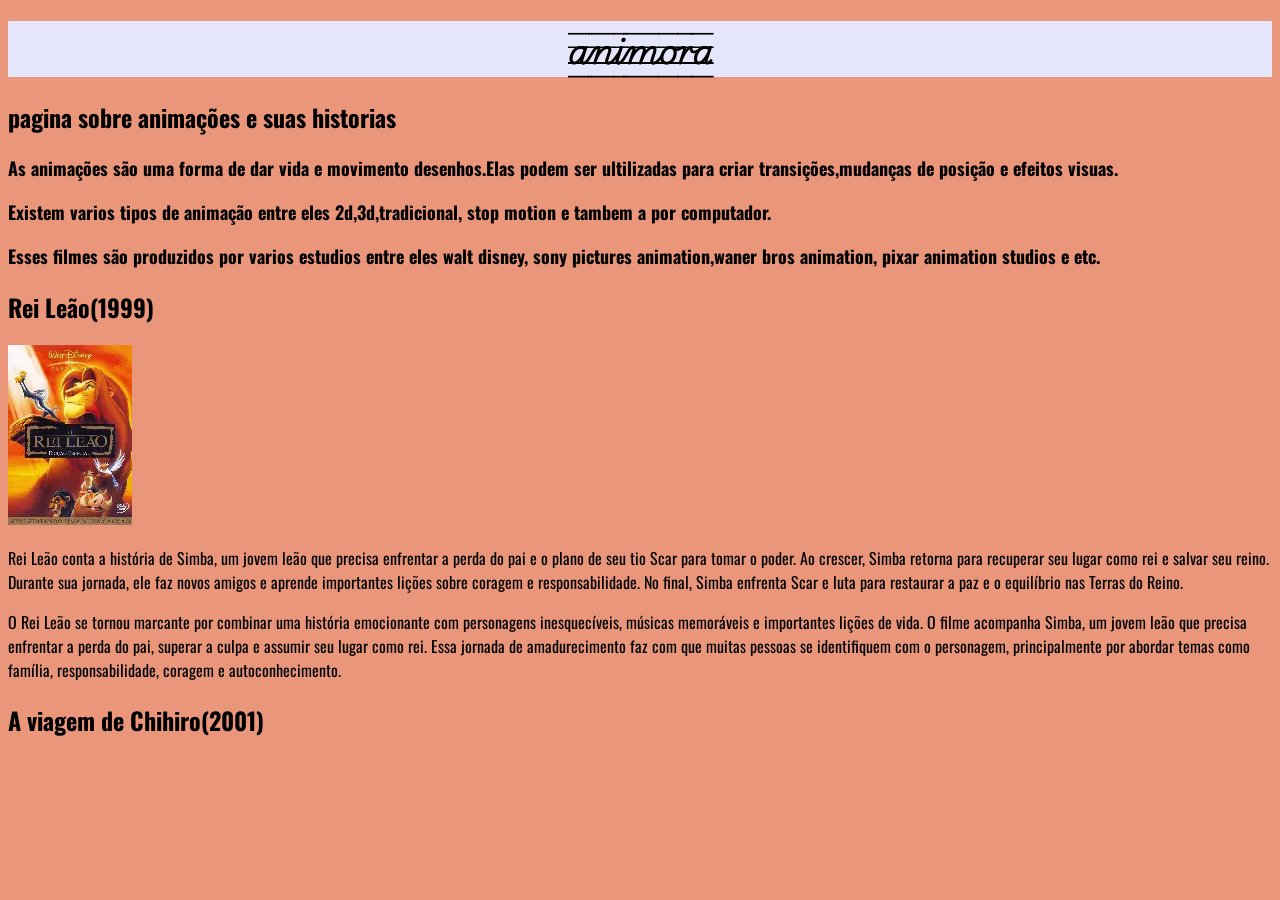
==== index.html @ 05791cce "Add files via upload" ====
<!DOCTYPE html>
<html lang="pt-br">
<head>
    <meta charset="UTF-8">
    <meta name="viewport" content="width=device-width, initial-scale=1.0">
    <title>Document</title>
    <link rel="stylesheet" href="./assets/css/style.css">
</head>
<body>
    <h1>  animora </h1>

    <h2>pagina sobre animações e suas historias</h2>
    
    <p class="sub">
        As animações são uma 
        forma de dar vida e movimento
        desenhos.Elas podem ser ultilizadas
        para criar transições,mudanças de posição
        e efeitos visuas.
    </p>

    <p class="sub">
        Existem varios tipos de 
        animação entre eles 2d,3d,tradicional,
        stop motion e tambem a por computador.
    </p>
    
    <p class="sub">  Esses filmes são produzidos 
        por varios estudios entre eles walt disney,
        sony pictures animation,waner bros animation,
        pixar animation studios e etc.
    </p>

    <h2>Rei Leão(1999)</h2>

    <img src="./assets/img/baixados.webp" alt="">
        
    <p>
        Rei Leão conta a história de Simba, um jovem leão que precisa enfrentar a perda do pai e o plano de seu tio Scar para tomar o poder. Ao crescer, Simba retorna para recuperar seu lugar como rei e salvar seu reino.
        Durante sua jornada, ele faz novos amigos e aprende importantes lições sobre coragem e responsabilidade.
        No final, Simba enfrenta Scar e luta para restaurar a paz e o equilíbrio nas Terras do Reino.
    </p>
 

    <p>
        O Rei Leão se tornou marcante por combinar uma história emocionante com personagens inesquecíveis, músicas memoráveis e importantes lições de vida.
         O filme acompanha Simba, um jovem leão que precisa enfrentar a perda do pai, superar a culpa e assumir seu lugar como rei.
          Essa jornada de amadurecimento faz com que muitas pessoas se identifiquem com o personagem, principalmente por abordar temas como família, responsabilidade, coragem e autoconhecimento.
    </p>
 

    
    <h2>A viagem de Chihiro(2001)</h2>
   
    <img src=""












</body>
</html>
---- assets/css/style.css ----
@import url('https://fonts.googleapis.com/css2?family=Oswald:wght@200..700&display=swap');
@import url('https://fonts.googleapis.com/css2?family=Playwrite+DE+LA+Guides&display=swap');
body{
    font-family: 'Oswald';
    background-color: darksalmon;
}

h1 {
    text-align: center;
    font-family:"Playwrite DE LA Guides" ;
    background-color: lavender;
}

p{
}

.sub{
    font-weight: bold;
    font-size: large;
    
}
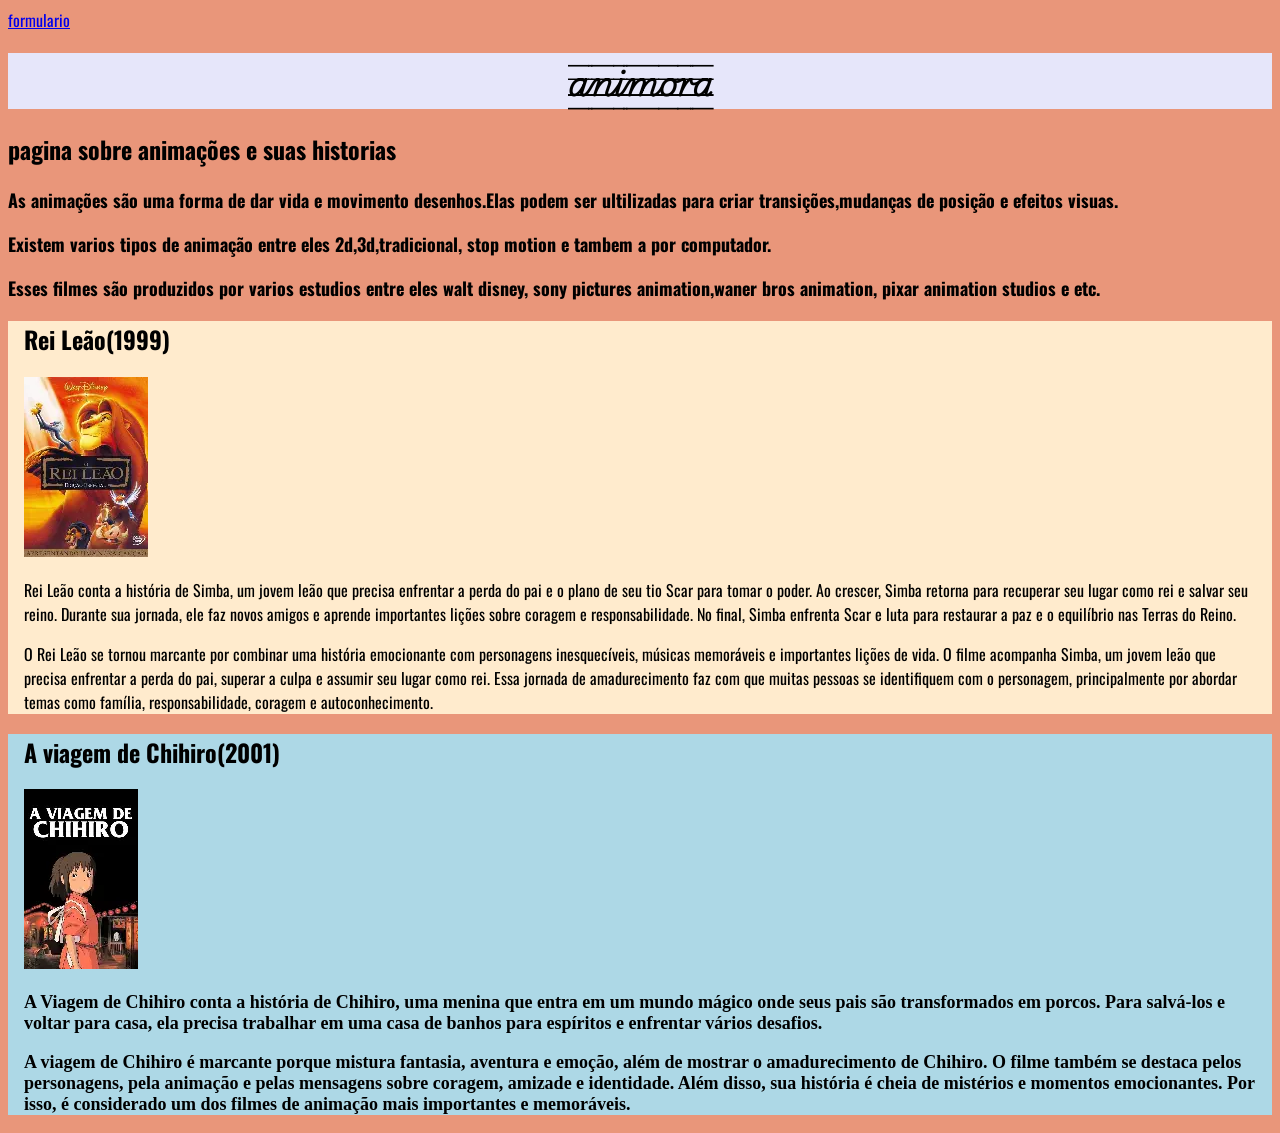
==== commit f32af4fb: "outro filme mais formulario" ====
--- a/index.html
+++ b/index.html
@@ -3,10 +3,12 @@
 <head>
     <meta charset="UTF-8">
     <meta name="viewport" content="width=device-width, initial-scale=1.0">
-    <title>Document</title>
+    <title>Animora</title>
     <link rel="stylesheet" href="./assets/css/style.css">
 </head>
 <body>
+    <a href="./formulario.html">formulario</a>
+
     <h1>  animora </h1>
 
     <h2>pagina sobre animações e suas historias</h2>
@@ -31,9 +33,12 @@
         pixar animation studios e etc.
     </p>
 
+    <section id="reileao">
+
+    
     <h2>Rei Leão(1999)</h2>
 
-    <img src="./assets/img/baixados.webp" alt="">
+    <img src="./assets/img/reileao.webp" alt="">
         
     <p>
         Rei Leão conta a história de Simba, um jovem leão que precisa enfrentar a perda do pai e o plano de seu tio Scar para tomar o poder. Ao crescer, Simba retorna para recuperar seu lugar como rei e salvar seu reino.
@@ -44,18 +49,39 @@
 
     <p>
         O Rei Leão se tornou marcante por combinar uma história emocionante com personagens inesquecíveis, músicas memoráveis e importantes lições de vida.
-         O filme acompanha Simba, um jovem leão que precisa enfrentar a perda do pai, superar a culpa e assumir seu lugar como rei.
-          Essa jornada de amadurecimento faz com que muitas pessoas se identifiquem com o personagem, principalmente por abordar temas como família, responsabilidade, coragem e autoconhecimento.
+        O filme acompanha Simba, um jovem leão que precisa enfrentar a perda do pai, superar a culpa e assumir seu lugar como rei.
+        Essa jornada de amadurecimento faz com que muitas pessoas se identifiquem com o personagem, principalmente por abordar temas como família, responsabilidade, coragem e autoconhecimento.
     </p>
  
+    </section>
+    
+     <section id="viagem">
 
-    
     <h2>A viagem de Chihiro(2001)</h2>
    
-    <img src=""
+    
+    <img src="./assets/img/viagem de chihiro.webp" alt="">
+
+    <p class="sub2">
+     A Viagem de Chihiro conta a história de Chihiro, uma menina que entra em um mundo mágico onde seus pais são transformados em porcos.
+     Para salvá-los e voltar para casa, ela precisa trabalhar em uma casa de banhos para espíritos e enfrentar vários desafios.
+
+    </p>
 
 
 
+
+     <p class="sub2"> 
+     A viagem de Chihiro é marcante porque mistura fantasia, aventura e emoção, além de mostrar o amadurecimento de Chihiro. O filme também se destaca pelos personagens, pela animação e pelas mensagens sobre coragem, amizade e identidade.
+     Além disso, sua história é cheia de mistérios e momentos emocionantes.
+     Por isso, é considerado um dos filmes de animação mais importantes e memoráveis.
+
+    </p>
+    
+   </section>  
+
+    
+    
 
 
 
--- a/assets/css/style.css
+++ b/assets/css/style.css
@@ -18,4 +18,29 @@
     font-weight: bold;
     font-size: large;
     
+} 
+
+
+.sub2{
+      font-family:"Space Grotesk";
+      font-size:large ;
+      font-weight: bold;
+
+}
+
+
+#reileao {
+    background-color: blanchedalmond;
+    padding-left: 16px;
+    padding-right: 16px;
+}
+
+
+
+#viagem{
+     background-color: lightblue;
+    padding-left: 16px;
+     padding-right: 16px;
+
+
 }
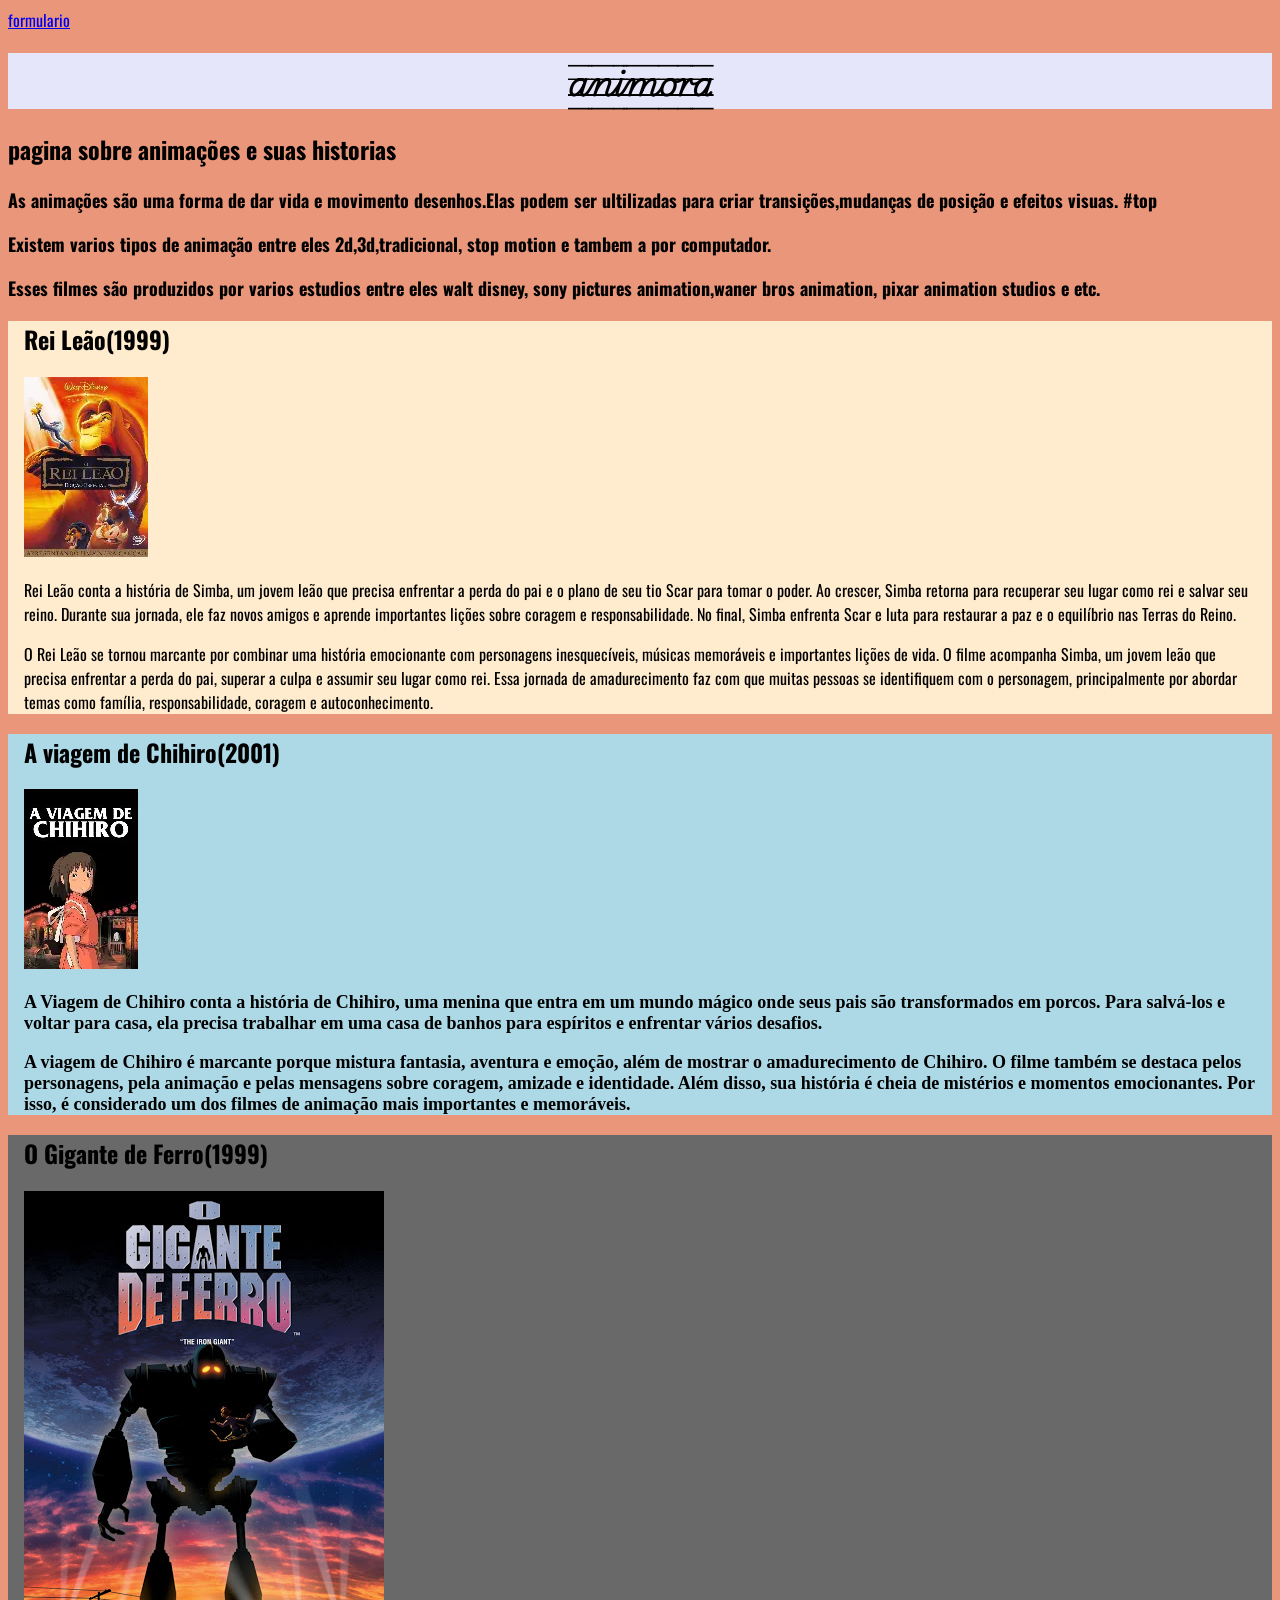
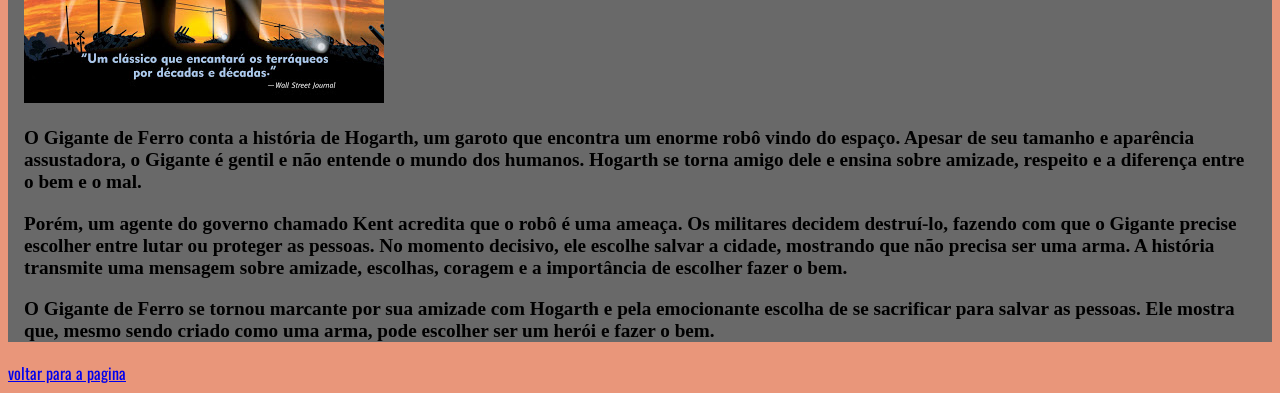
==== commit 7234dc42: "formulario css" ====
--- a/index.html
+++ b/index.html
@@ -19,6 +19,10 @@
         desenhos.Elas podem ser ultilizadas
         para criar transições,mudanças de posição
         e efeitos visuas.
+
+
+
+         #top
     </p>
 
     <p class="sub">
@@ -59,8 +63,8 @@
 
     <h2>A viagem de Chihiro(2001)</h2>
    
+    <img src="./assets/img/viagem de chihiro.webp" alt="">
     
-    <img src="./assets/img/viagem de chihiro.webp" alt="">
 
     <p class="sub2">
      A Viagem de Chihiro conta a história de Chihiro, uma menina que entra em um mundo mágico onde seus pais são transformados em porcos.
@@ -80,7 +84,35 @@
     
    </section>  
 
-    
+    <section id="gigante">
+
+     <h2>O Gigante de Ferro(1999)</h2>
+     
+    <img src="./assets/img/gigante2.jpg" alt="">
+
+
+<p class="sub3">O Gigante de Ferro conta a história de Hogarth, um garoto que encontra um enorme robô vindo do espaço.
+Apesar de seu tamanho e aparência assustadora, o Gigante é gentil e não entende o mundo dos humanos.
+Hogarth se torna amigo dele e ensina sobre amizade, respeito e a diferença entre o bem e o mal.
+
+</p>
+ 
+
+<p class="sub3">Porém, um agente do governo chamado Kent acredita que o robô é uma ameaça.
+Os militares decidem destruí-lo, fazendo com que o Gigante precise escolher entre lutar ou proteger as pessoas.
+No momento decisivo, ele escolhe salvar a cidade, mostrando que não precisa ser uma arma.
+A história transmite uma mensagem sobre amizade, escolhas, coragem e a importância de escolher fazer o bem.
+
+</p>
+
+
+<p class="sub3">O Gigante de Ferro se tornou marcante por sua amizade com Hogarth e pela emocionante escolha de se sacrificar para salvar as pessoas.
+Ele mostra que, mesmo sendo criado como uma arma, pode escolher ser um herói e fazer o bem.
+
+</p>
+
+
+ </section>
     
 
 
@@ -90,6 +122,6 @@
 
 
 
-
+<a class="voltar" href="#top">voltar para a pagina</a>
 </body>
 </html>
--- a/assets/css/style.css
+++ b/assets/css/style.css
@@ -43,4 +43,25 @@
      padding-right: 16px;
 
 
-}+}
+
+
+
+#gigante{
+
+    background-color: dimgrey;
+    padding-left: 16px;
+    padding-right: 16px;
+
+
+}
+.sub3{ 
+    font-family: "Black Ops One";
+    font-size: larger ;
+    font-weight: bolder ;
+}
+
+ 
+
+
+
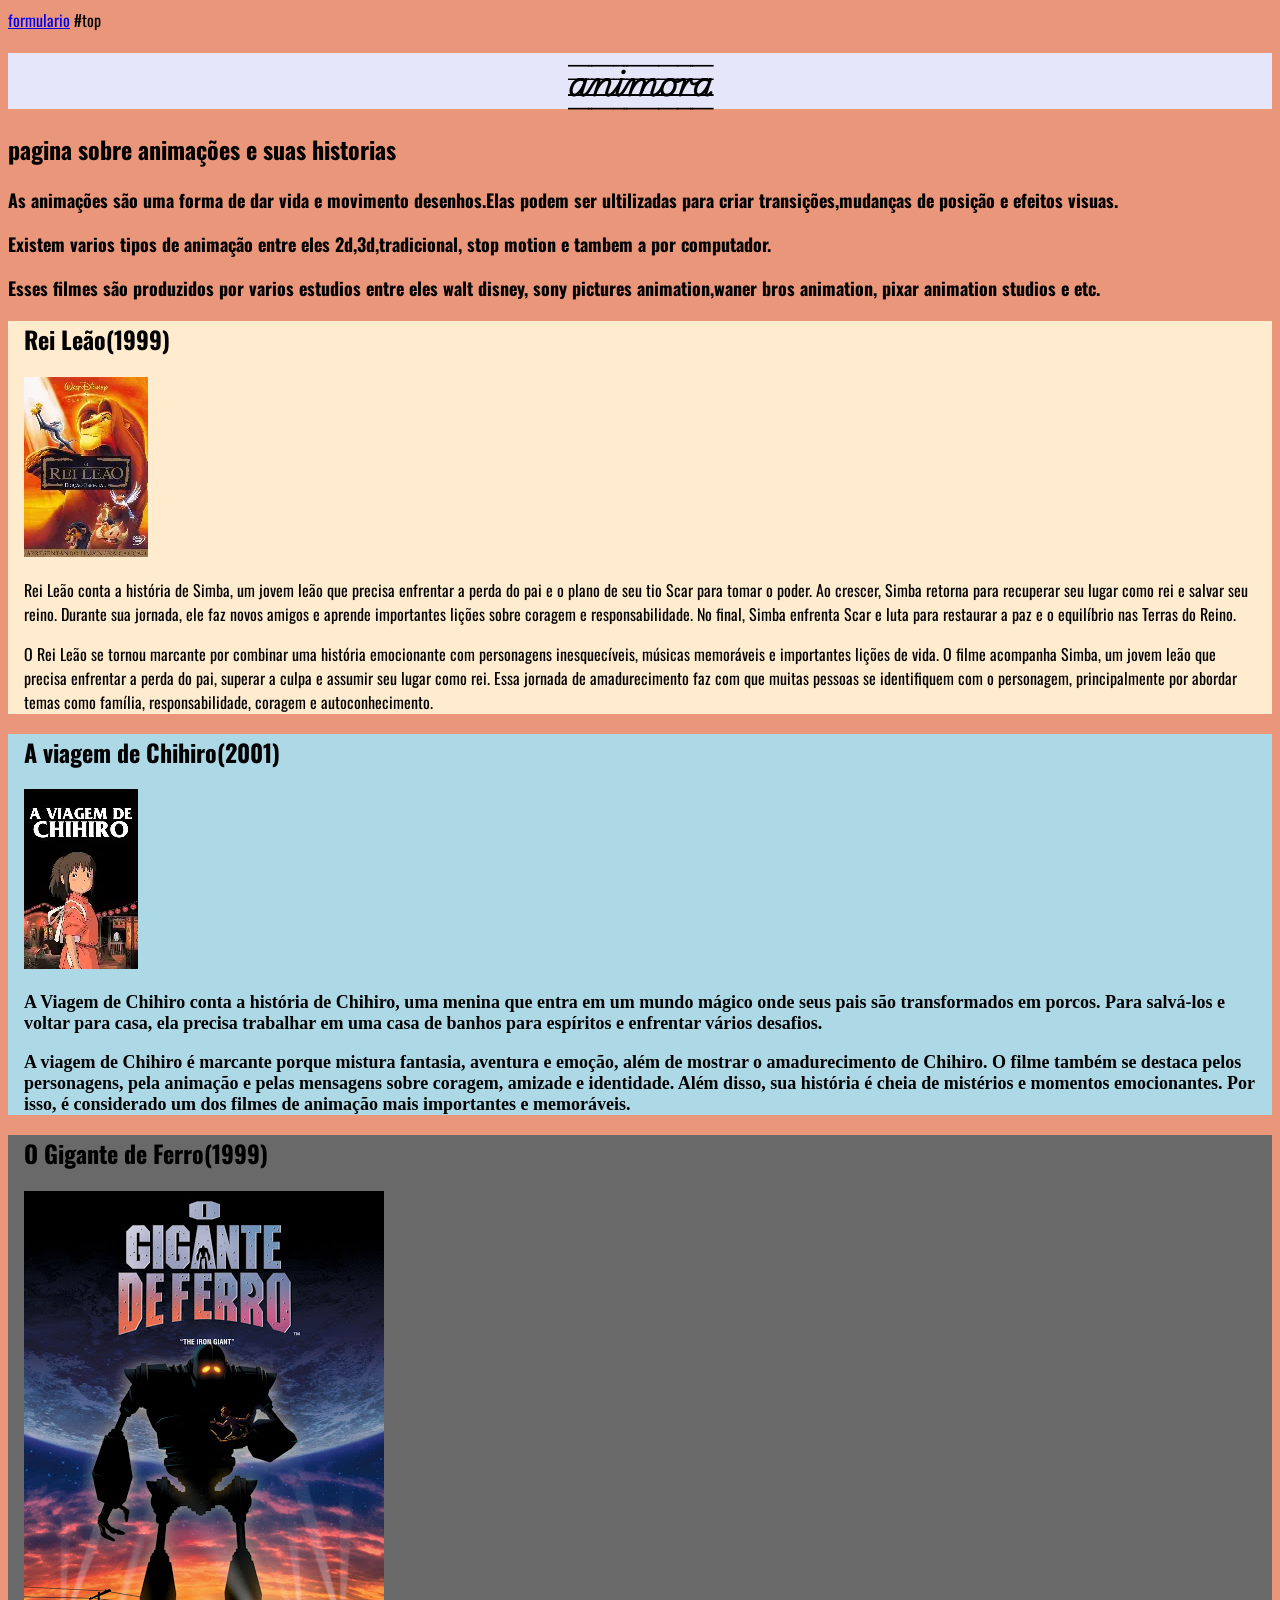
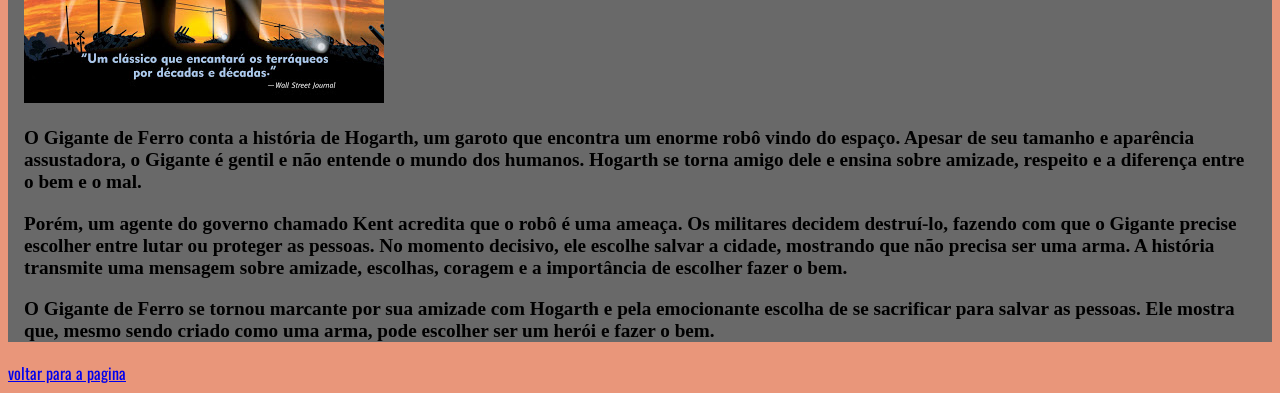
==== commit aea68dbe: "Add files via upload formulario mais bonito" ====
--- a/index.html
+++ b/index.html
@@ -8,11 +8,21 @@
 </head>
 <body>
     <a href="./formulario.html">formulario</a>
+    #top
 
+    
     <h1>  animora </h1>
+     
 
+    <section id="branco">
     <h2>pagina sobre animações e suas historias</h2>
-    
+    </section>
+
+
+
+
+
+     <section id="branco">
     <p class="sub">
         As animações são uma 
         forma de dar vida e movimento
@@ -22,20 +32,33 @@
 
 
 
-         #top
+         
     </p>
+    </section>
+    
 
+
+    <section id="branco">
     <p class="sub">
         Existem varios tipos de 
         animação entre eles 2d,3d,tradicional,
         stop motion e tambem a por computador.
     </p>
-    
+    </section>
+
+
+
+    <section id="branco">
     <p class="sub">  Esses filmes são produzidos 
         por varios estudios entre eles walt disney,
         sony pictures animation,waner bros animation,
         pixar animation studios e etc.
     </p>
+    </section>
+
+
+
+
 
     <section id="reileao">
 
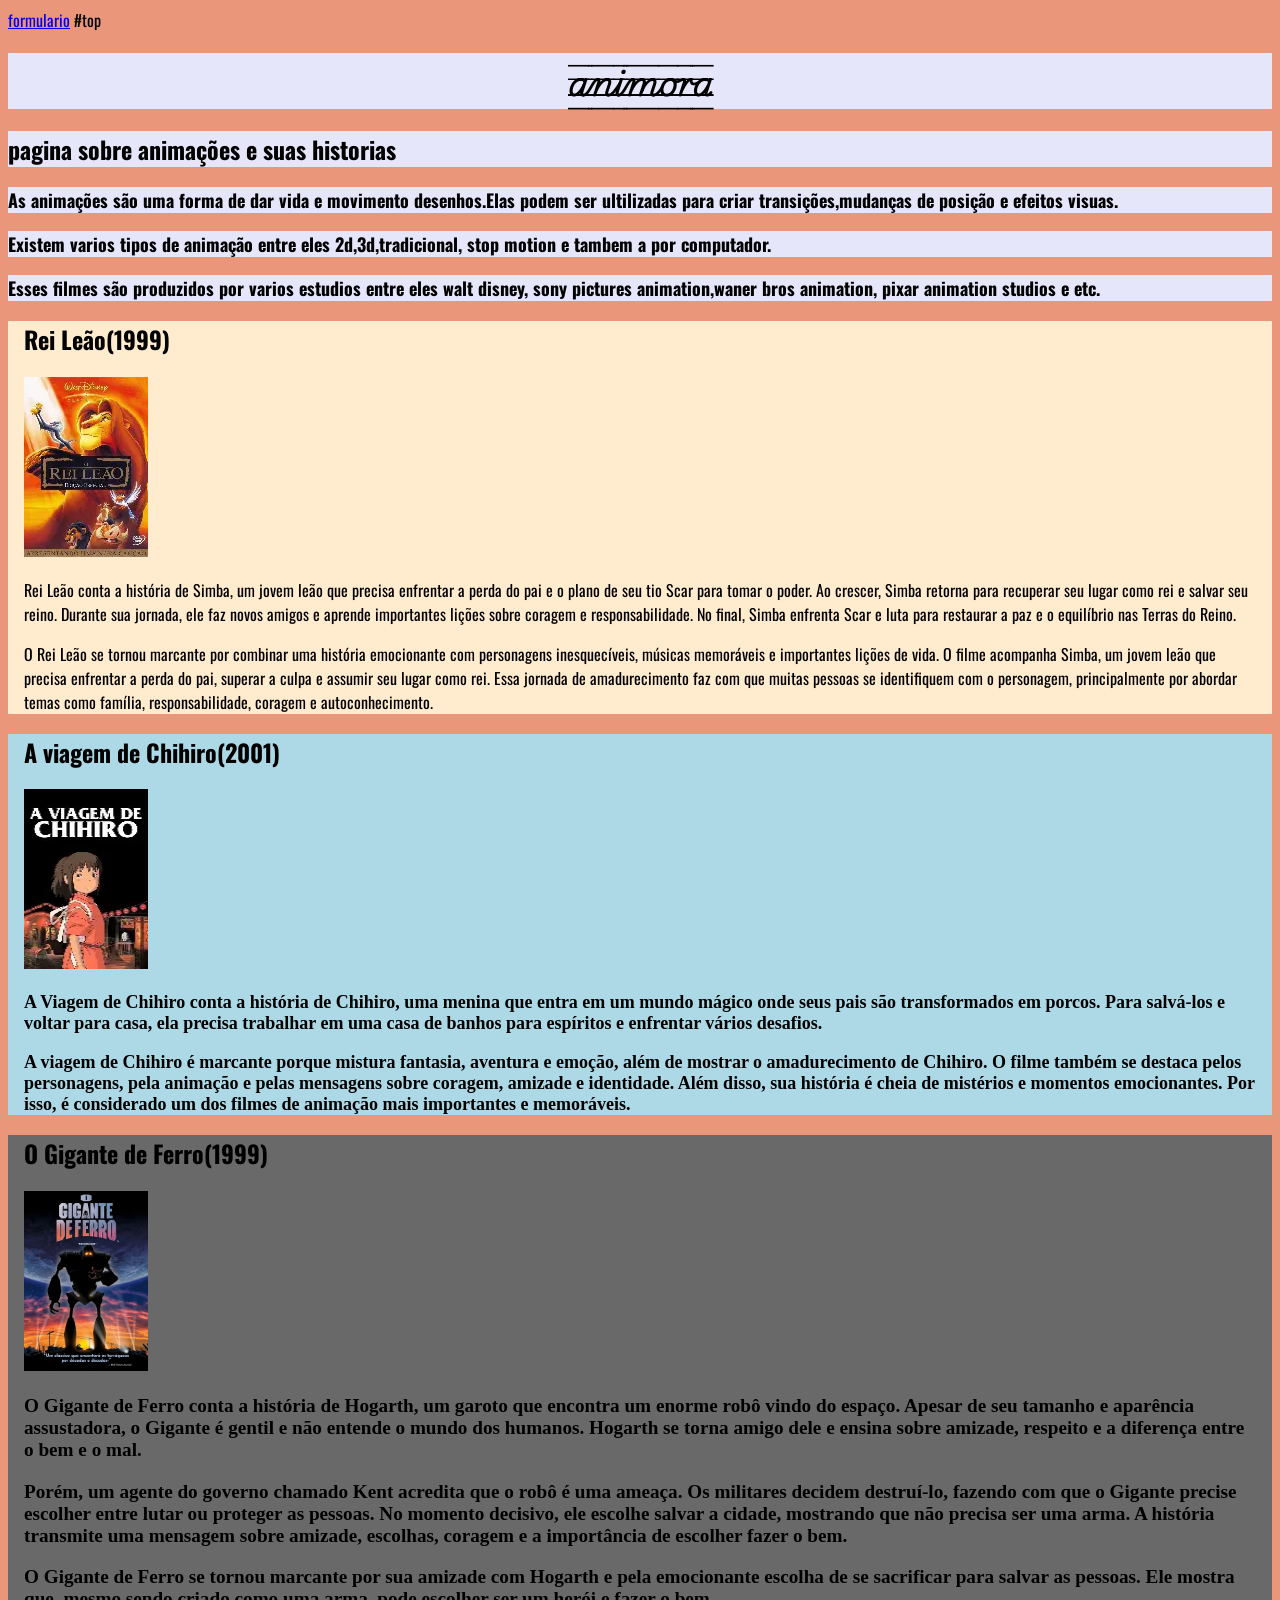
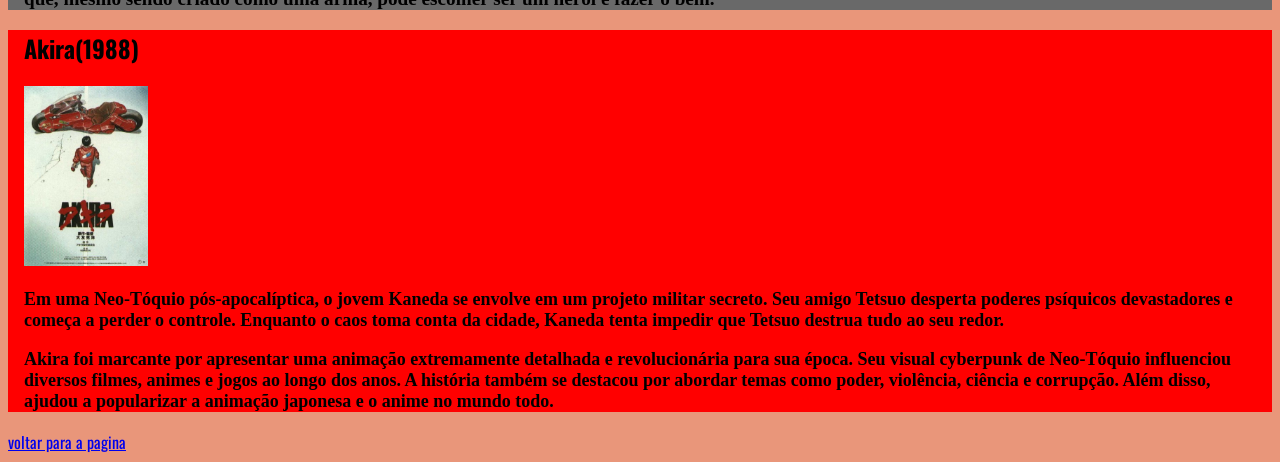
==== commit 2e4ab01d: "Add files via upload" ====
--- a/index.html
+++ b/index.html
@@ -86,7 +86,7 @@
 
     <h2>A viagem de Chihiro(2001)</h2>
    
-    <img src="./assets/img/viagem de chihiro.webp" alt="">
+    <img src="./assets/img/viagem de chihiro.webp" alt="" class="imagempequena">
     
 
     <p class="sub2">
@@ -111,13 +111,12 @@
 
      <h2>O Gigante de Ferro(1999)</h2>
      
-    <img src="./assets/img/gigante2.jpg" alt="">
+   <img src="assets/img/gigante2.webp" alt="" class="imagempequena">
 
 
 <p class="sub3">O Gigante de Ferro conta a história de Hogarth, um garoto que encontra um enorme robô vindo do espaço.
 Apesar de seu tamanho e aparência assustadora, o Gigante é gentil e não entende o mundo dos humanos.
 Hogarth se torna amigo dele e ensina sobre amizade, respeito e a diferença entre o bem e o mal.
-
 </p>
  
 
@@ -125,19 +124,51 @@
 Os militares decidem destruí-lo, fazendo com que o Gigante precise escolher entre lutar ou proteger as pessoas.
 No momento decisivo, ele escolhe salvar a cidade, mostrando que não precisa ser uma arma.
 A história transmite uma mensagem sobre amizade, escolhas, coragem e a importância de escolher fazer o bem.
-
 </p>
 
 
 <p class="sub3">O Gigante de Ferro se tornou marcante por sua amizade com Hogarth e pela emocionante escolha de se sacrificar para salvar as pessoas.
 Ele mostra que, mesmo sendo criado como uma arma, pode escolher ser um herói e fazer o bem.
+</p>
+ </section>
+    
 
+
+<section id="akira">
+
+
+
+
+<h2>Akira(1988)</h2>
+
+
+
+<img src="./assets/img/akira.webp" alt="" class="imagempequena">
+
+<p class="sub4">
+Em uma Neo-Tóquio pós-apocalíptica, o jovem Kaneda se envolve em um projeto militar secreto.
+Seu amigo Tetsuo desperta poderes psíquicos devastadores e começa a perder o controle.
+Enquanto o caos toma conta da cidade, Kaneda tenta impedir que Tetsuo destrua tudo ao seu redor.
+</p>
+
+<p class="sub4">
+Akira foi marcante por apresentar uma animação extremamente detalhada e revolucionária para sua época.
+Seu visual cyberpunk de Neo-Tóquio influenciou diversos filmes, animes e jogos ao longo dos anos.
+A história também se destacou por abordar temas como poder, violência, ciência e corrupção.
+Além disso, ajudou a popularizar a animação japonesa e o anime no mundo todo.
 </p>
 
 
- </section>
-    
 
+
+
+
+
+
+
+
+
+</section>
 
 
 
--- a/assets/css/style.css
+++ b/assets/css/style.css
@@ -11,8 +11,6 @@
     background-color: lavender;
 }
 
-p{
-}
 
 .sub{
     font-weight: bold;
@@ -61,7 +59,49 @@
     font-weight: bolder ;
 }
 
- 
+ #branco{
+       background-color: lavender;
 
 
 
+ }
+
+.sub4 {
+      font-family: "PT Serif";
+      font-size:large ;
+      font-weight: bold;
+
+
+}
+
+
+#akira{
+      background-color: rgb(255, 0, 0);
+      padding-left: 16px;
+    padding-right: 16px;
+
+}
+
+
+
+
+.imagempequena{
+ height: 180px;
+ width: 124px;
+
+}
+
+
+
+
+
+
+
+
+
+
+
+
+
+
+
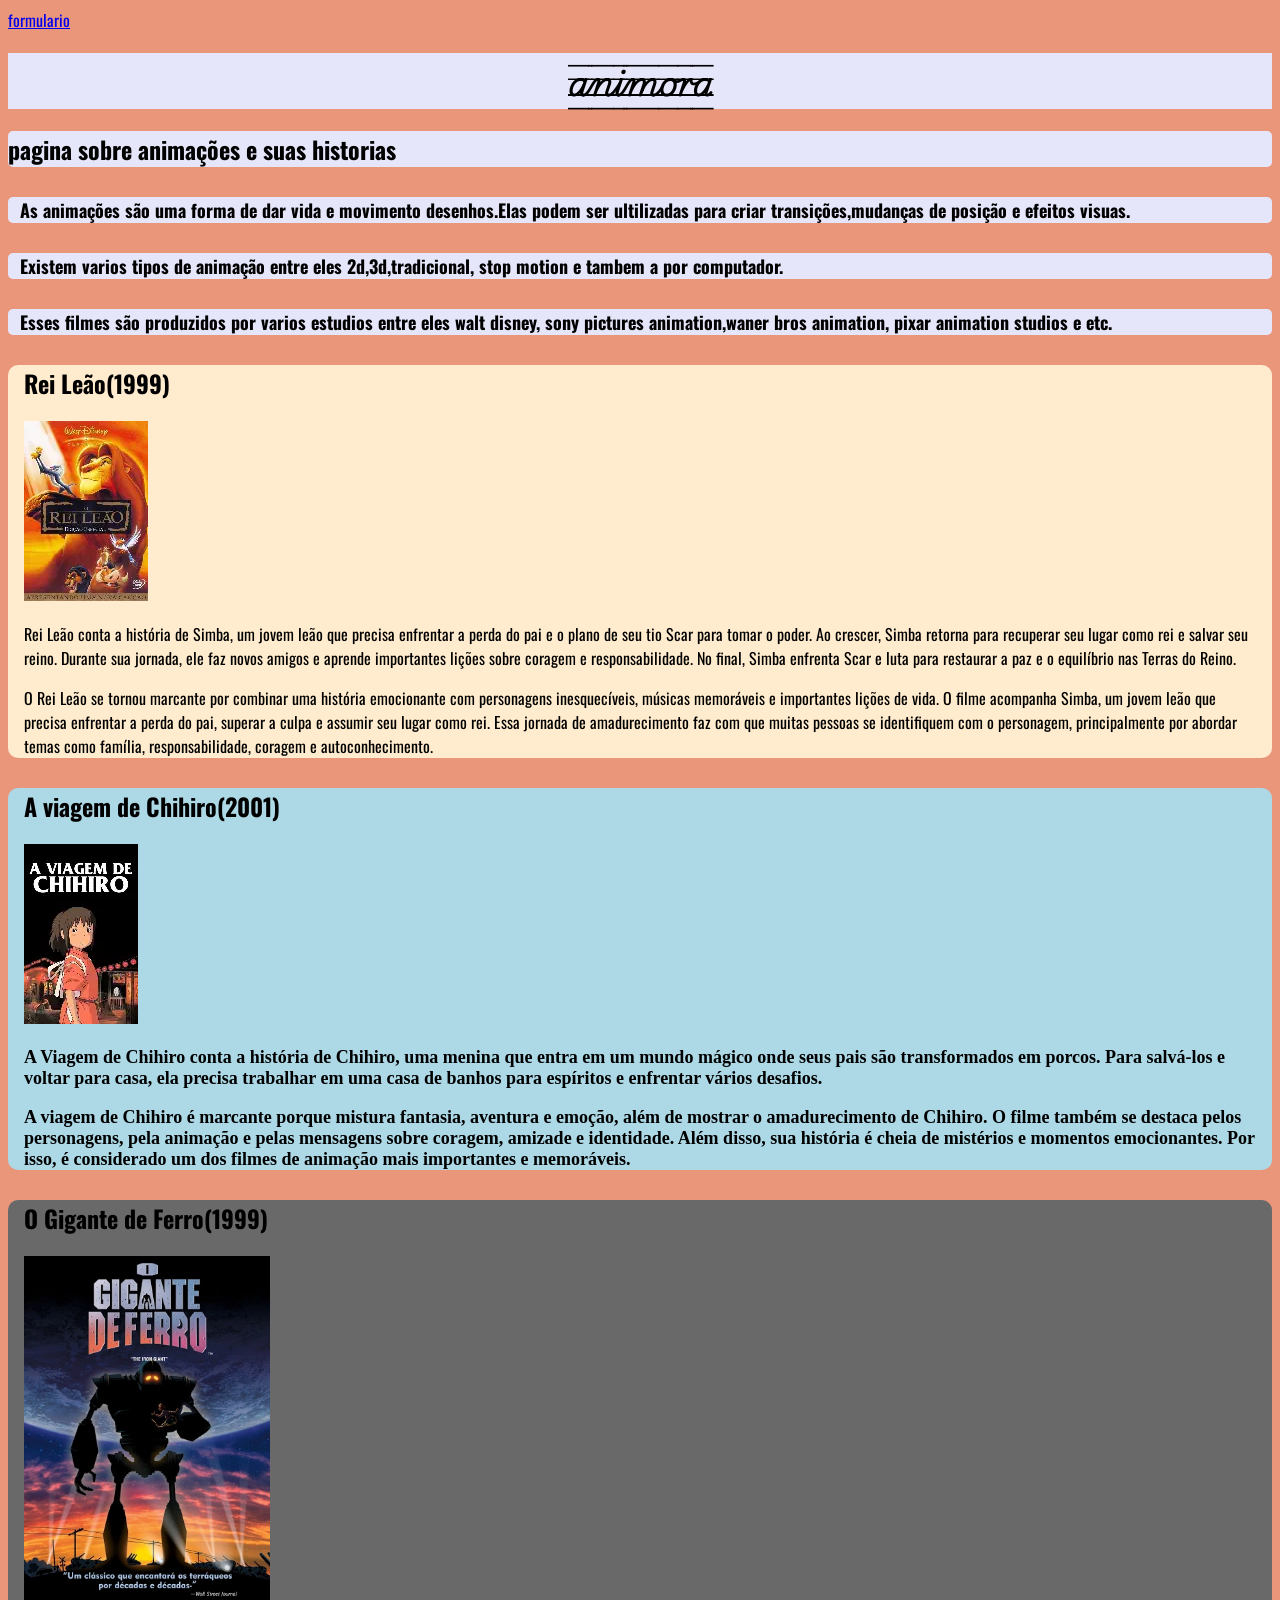
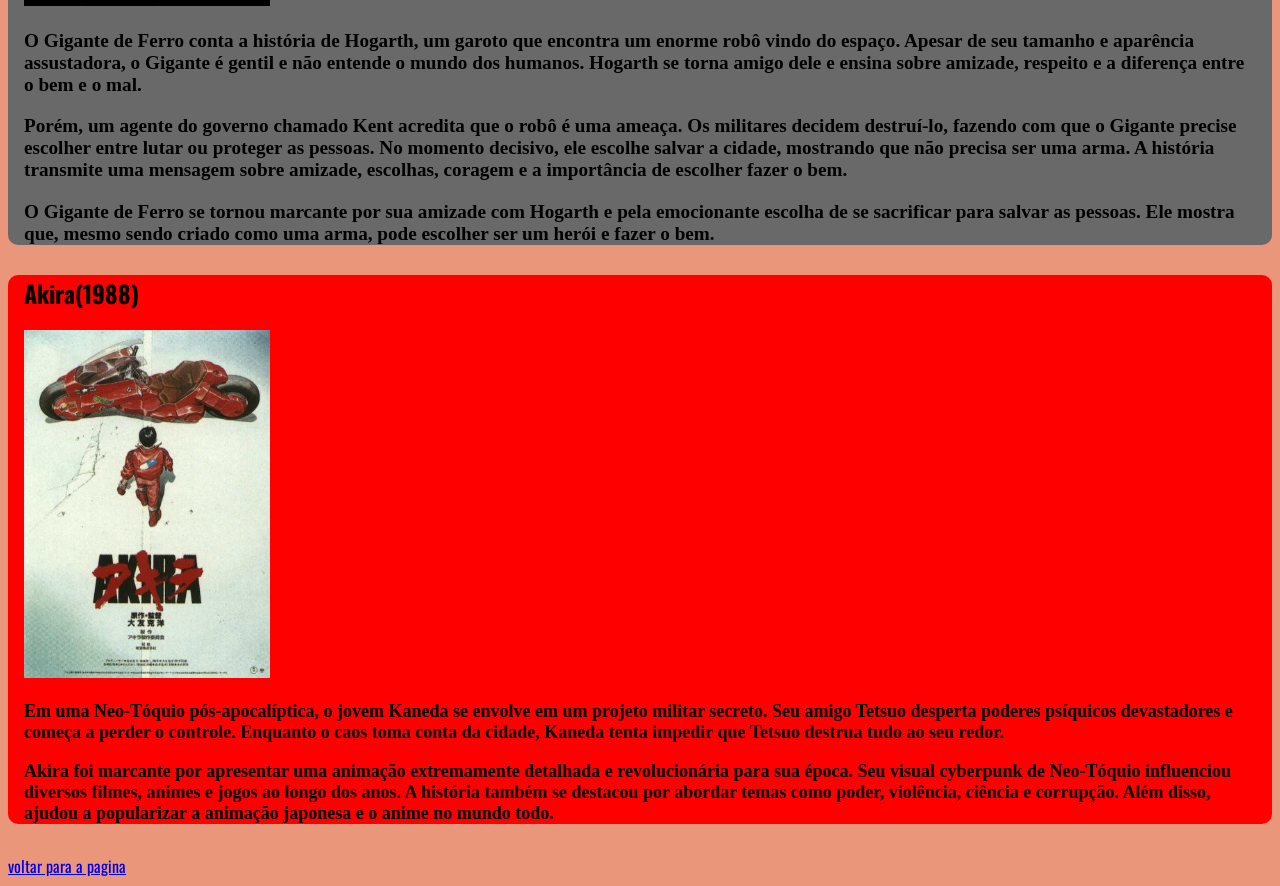
==== commit 4875cddd: "Add files via upload mobile" ====
--- a/index.html
+++ b/index.html
@@ -8,164 +8,123 @@
 </head>
 <body>
     <a href="./formulario.html">formulario</a>
-    #top
-
     
     <h1>  animora </h1>
      
+    <section id="branco">
+        <h2>pagina sobre animações e suas historias</h2>
+    </section>
 
     <section id="branco">
-    <h2>pagina sobre animações e suas historias</h2>
+        <p class="sub">
+            As animações são uma 
+            forma de dar vida e movimento
+            desenhos.Elas podem ser ultilizadas
+            para criar transições,mudanças de posição
+            e efeitos visuas.
+        </p>
+    </section>
+    
+    <section id="branco">
+        <p class="sub">
+            Existem varios tipos de 
+            animação entre eles 2d,3d,tradicional,
+            stop motion e tambem a por computador.
+        </p>
     </section>
 
-
-
-
-
-     <section id="branco">
-    <p class="sub">
-        As animações são uma 
-        forma de dar vida e movimento
-        desenhos.Elas podem ser ultilizadas
-        para criar transições,mudanças de posição
-        e efeitos visuas.
-
-
-
-         
-    </p>
-    </section>
-    
-
-
     <section id="branco">
-    <p class="sub">
-        Existem varios tipos de 
-        animação entre eles 2d,3d,tradicional,
-        stop motion e tambem a por computador.
-    </p>
+        <p class="sub">  Esses filmes são produzidos 
+            por varios estudios entre eles walt disney,
+            sony pictures animation,waner bros animation,
+            pixar animation studios e etc.
+        </p>
     </section>
 
+    <section id="reileao">
+        <h2>Rei Leão(1999)</h2>
 
-
-    <section id="branco">
-    <p class="sub">  Esses filmes são produzidos 
-        por varios estudios entre eles walt disney,
-        sony pictures animation,waner bros animation,
-        pixar animation studios e etc.
-    </p>
-    </section>
-
-
-
-
-
-    <section id="reileao">
-
+        <img src="./assets/img/reileao.webp" alt="">
+            
+        <p>
+            Rei Leão conta a história de Simba, um jovem leão que precisa enfrentar a perda do pai e o plano de seu tio Scar para tomar o poder. Ao crescer, Simba retorna para recuperar seu lugar como rei e salvar seu reino.
+            Durante sua jornada, ele faz novos amigos e aprende importantes lições sobre coragem e responsabilidade.
+            No final, Simba enfrenta Scar e luta para restaurar a paz e o equilíbrio nas Terras do Reino.
+        </p>
     
-    <h2>Rei Leão(1999)</h2>
-
-    <img src="./assets/img/reileao.webp" alt="">
-        
-    <p>
-        Rei Leão conta a história de Simba, um jovem leão que precisa enfrentar a perda do pai e o plano de seu tio Scar para tomar o poder. Ao crescer, Simba retorna para recuperar seu lugar como rei e salvar seu reino.
-        Durante sua jornada, ele faz novos amigos e aprende importantes lições sobre coragem e responsabilidade.
-        No final, Simba enfrenta Scar e luta para restaurar a paz e o equilíbrio nas Terras do Reino.
-    </p>
- 
-
-    <p>
-        O Rei Leão se tornou marcante por combinar uma história emocionante com personagens inesquecíveis, músicas memoráveis e importantes lições de vida.
-        O filme acompanha Simba, um jovem leão que precisa enfrentar a perda do pai, superar a culpa e assumir seu lugar como rei.
-        Essa jornada de amadurecimento faz com que muitas pessoas se identifiquem com o personagem, principalmente por abordar temas como família, responsabilidade, coragem e autoconhecimento.
-    </p>
- 
+        <p>
+            O Rei Leão se tornou marcante por combinar uma história emocionante com personagens inesquecíveis, músicas memoráveis e importantes lições de vida.
+            O filme acompanha Simba, um jovem leão que precisa enfrentar a perda do pai, superar a culpa e assumir seu lugar como rei.
+            Essa jornada de amadurecimento faz com que muitas pessoas se identifiquem com o personagem, principalmente por abordar temas como família, responsabilidade, coragem e autoconhecimento.
+        </p>
     </section>
     
      <section id="viagem">
 
     <h2>A viagem de Chihiro(2001)</h2>
    
-    <img src="./assets/img/viagem de chihiro.webp" alt="" class="imagempequena">
+    <img src="./assets/img/viagem de chihiro.webp" alt="">
     
+            <p class="sub2">
+            A Viagem de Chihiro conta a história de Chihiro, uma menina que entra em um mundo mágico onde seus pais são transformados em porcos.
+            Para salvá-los e voltar para casa, ela precisa trabalhar em uma casa de banhos para espíritos e enfrentar vários desafios.
 
-    <p class="sub2">
-     A Viagem de Chihiro conta a história de Chihiro, uma menina que entra em um mundo mágico onde seus pais são transformados em porcos.
-     Para salvá-los e voltar para casa, ela precisa trabalhar em uma casa de banhos para espíritos e enfrentar vários desafios.
+            </p>
 
-    </p>
+            <p class="sub2"> 
+            A viagem de Chihiro é marcante porque mistura fantasia, aventura e emoção, além de mostrar o amadurecimento de Chihiro. O filme também se destaca pelos personagens, pela animação e pelas mensagens sobre coragem, amizade e identidade.
+            Além disso, sua história é cheia de mistérios e momentos emocionantes.
+            Por isso, é considerado um dos filmes de animação mais importantes e memoráveis.
 
-
-
-
-     <p class="sub2"> 
-     A viagem de Chihiro é marcante porque mistura fantasia, aventura e emoção, além de mostrar o amadurecimento de Chihiro. O filme também se destaca pelos personagens, pela animação e pelas mensagens sobre coragem, amizade e identidade.
-     Além disso, sua história é cheia de mistérios e momentos emocionantes.
-     Por isso, é considerado um dos filmes de animação mais importantes e memoráveis.
-
-    </p>
-    
+        </p>
+        
    </section>  
 
     <section id="gigante">
 
      <h2>O Gigante de Ferro(1999)</h2>
      
-   <img src="assets/img/gigante2.webp" alt="" class="imagempequena">
+   <img src="assets/img/gigante2.webp" alt="">
 
 
-<p class="sub3">O Gigante de Ferro conta a história de Hogarth, um garoto que encontra um enorme robô vindo do espaço.
-Apesar de seu tamanho e aparência assustadora, o Gigante é gentil e não entende o mundo dos humanos.
-Hogarth se torna amigo dele e ensina sobre amizade, respeito e a diferença entre o bem e o mal.
+<p class="sub3">
+        O Gigante de Ferro conta a história de Hogarth, um garoto que encontra um enorme robô vindo do espaço.
+        Apesar de seu tamanho e aparência assustadora, o Gigante é gentil e não entende o mundo dos humanos.
+        Hogarth se torna amigo dele e ensina sobre amizade, respeito e a diferença entre o bem e o mal.
 </p>
  
-
-<p class="sub3">Porém, um agente do governo chamado Kent acredita que o robô é uma ameaça.
-Os militares decidem destruí-lo, fazendo com que o Gigante precise escolher entre lutar ou proteger as pessoas.
-No momento decisivo, ele escolhe salvar a cidade, mostrando que não precisa ser uma arma.
-A história transmite uma mensagem sobre amizade, escolhas, coragem e a importância de escolher fazer o bem.
+<p class="sub3">
+        Porém, um agente do governo chamado Kent acredita que o robô é uma ameaça.
+        Os militares decidem destruí-lo, fazendo com que o Gigante precise escolher entre lutar ou proteger as pessoas.
+        No momento decisivo, ele escolhe salvar a cidade, mostrando que não precisa ser uma arma.
+        A história transmite uma mensagem sobre amizade, escolhas, coragem e a importância de escolher fazer o bem.
 </p>
 
 
-<p class="sub3">O Gigante de Ferro se tornou marcante por sua amizade com Hogarth e pela emocionante escolha de se sacrificar para salvar as pessoas.
-Ele mostra que, mesmo sendo criado como uma arma, pode escolher ser um herói e fazer o bem.
+<p class="sub3">
+        O Gigante de Ferro se tornou marcante por sua amizade com Hogarth e pela emocionante escolha de se sacrificar para salvar as pessoas.
+        Ele mostra que, mesmo sendo criado como uma arma, pode escolher ser um herói e fazer o bem.
 </p>
  </section>
     
-
-
 <section id="akira">
-
-
-
 
 <h2>Akira(1988)</h2>
 
-
-
-<img src="./assets/img/akira.webp" alt="" class="imagempequena">
+<img src="./assets/img/akira.webp" alt="" >
 
 <p class="sub4">
-Em uma Neo-Tóquio pós-apocalíptica, o jovem Kaneda se envolve em um projeto militar secreto.
-Seu amigo Tetsuo desperta poderes psíquicos devastadores e começa a perder o controle.
-Enquanto o caos toma conta da cidade, Kaneda tenta impedir que Tetsuo destrua tudo ao seu redor.
+        Em uma Neo-Tóquio pós-apocalíptica, o jovem Kaneda se envolve em um projeto militar secreto.
+        Seu amigo Tetsuo desperta poderes psíquicos devastadores e começa a perder o controle.
+        Enquanto o caos toma conta da cidade, Kaneda tenta impedir que Tetsuo destrua tudo ao seu redor.
 </p>
 
 <p class="sub4">
-Akira foi marcante por apresentar uma animação extremamente detalhada e revolucionária para sua época.
-Seu visual cyberpunk de Neo-Tóquio influenciou diversos filmes, animes e jogos ao longo dos anos.
-A história também se destacou por abordar temas como poder, violência, ciência e corrupção.
-Além disso, ajudou a popularizar a animação japonesa e o anime no mundo todo.
+        Akira foi marcante por apresentar uma animação extremamente detalhada e revolucionária para sua época.
+        Seu visual cyberpunk de Neo-Tóquio influenciou diversos filmes, animes e jogos ao longo dos anos.
+        A história também se destacou por abordar temas como poder, violência, ciência e corrupção.
+        Além disso, ajudou a popularizar a animação japonesa e o anime no mundo todo.
 </p>
-
-
-
-
-
-
-
-
-
 
 
 </section>
--- a/assets/css/style.css
+++ b/assets/css/style.css
@@ -3,92 +3,6 @@
 body{
     font-family: 'Oswald';
     background-color: darksalmon;
-}
-
-h1 {
-    text-align: center;
-    font-family:"Playwrite DE LA Guides" ;
-    background-color: lavender;
-}
-
-
-.sub{
-    font-weight: bold;
-    font-size: large;
-    
-} 
-
-
-.sub2{
-      font-family:"Space Grotesk";
-      font-size:large ;
-      font-weight: bold;
-
-}
-
-
-#reileao {
-    background-color: blanchedalmond;
-    padding-left: 16px;
-    padding-right: 16px;
-}
-
-
-
-#viagem{
-     background-color: lightblue;
-    padding-left: 16px;
-     padding-right: 16px;
-
-
-}
-
-
-
-#gigante{
-
-    background-color: dimgrey;
-    padding-left: 16px;
-    padding-right: 16px;
-
-
-}
-.sub3{ 
-    font-family: "Black Ops One";
-    font-size: larger ;
-    font-weight: bolder ;
-}
-
- #branco{
-       background-color: lavender;
-
-
-
- }
-
-.sub4 {
-      font-family: "PT Serif";
-      font-size:large ;
-      font-weight: bold;
-
-
-}
-
-
-#akira{
-      background-color: rgb(255, 0, 0);
-      padding-left: 16px;
-    padding-right: 16px;
-
-}
-
-
-
-
-.imagempequena{
- height: 180px;
- width: 124px;
-
 }
 
 
@@ -99,9 +13,113 @@
 
 
 
+h1 {
+    text-align: center;
+    font-family:"Playwrite DE LA Guides" ;
+
+    background-color: lavender;
+}
+
+
+.sub{
+    font-weight: bold;
+    font-size: large; 
+    padding-left: 12px;
+} 
+
+
+.sub2{
+      font-family:"Space Grotesk";
+      font-size:large ;
+      font-weight: bold;
+}
+
+
+#reileao {
+    background-color: blanchedalmond;
+
+    padding-left: 16px;
+    padding-right: 16px;
+
+    border-radius: 10px;
+}
+
+
+
+#viagem{
+     background-color: lightblue;
+
+    padding-left: 16px;
+     padding-right: 16px;
+     
+     border-radius: 10px;
+}
+
+
+
+#gigante{
+    background-color: dimgrey;
+
+    padding-left: 16px;
+    padding-right: 16px;
+
+    border-radius: 10px;
+}
+
+
+
+.sub3{ 
+    font-family: "Black Ops One";
+    font-size: larger ;
+    font-weight: bolder ;
+}
+
+
+ #branco{
+       background-color: lavender;
+
+        border-radius: 5px;
+ }
+
+
+.sub4 {
+      font-family: "PT Serif";
+      font-size:large ;
+      font-weight: bold;
+}
+
+
+#akira{
+      background-color: rgb(255, 0, 0);
+
+      padding-left: 16px;
+      padding-right: 16px;
+
+      border-radius: 10px;
+}
+
+img {
+     max-width: 20%;
+     height: auto;
+}
+
+
+section{
+     margin-bottom: 30px;
+ 
+}
+
+@media (max-width: 768px) {
+    
+}
+  
 
 
 
 
 
 
+
+
+
+
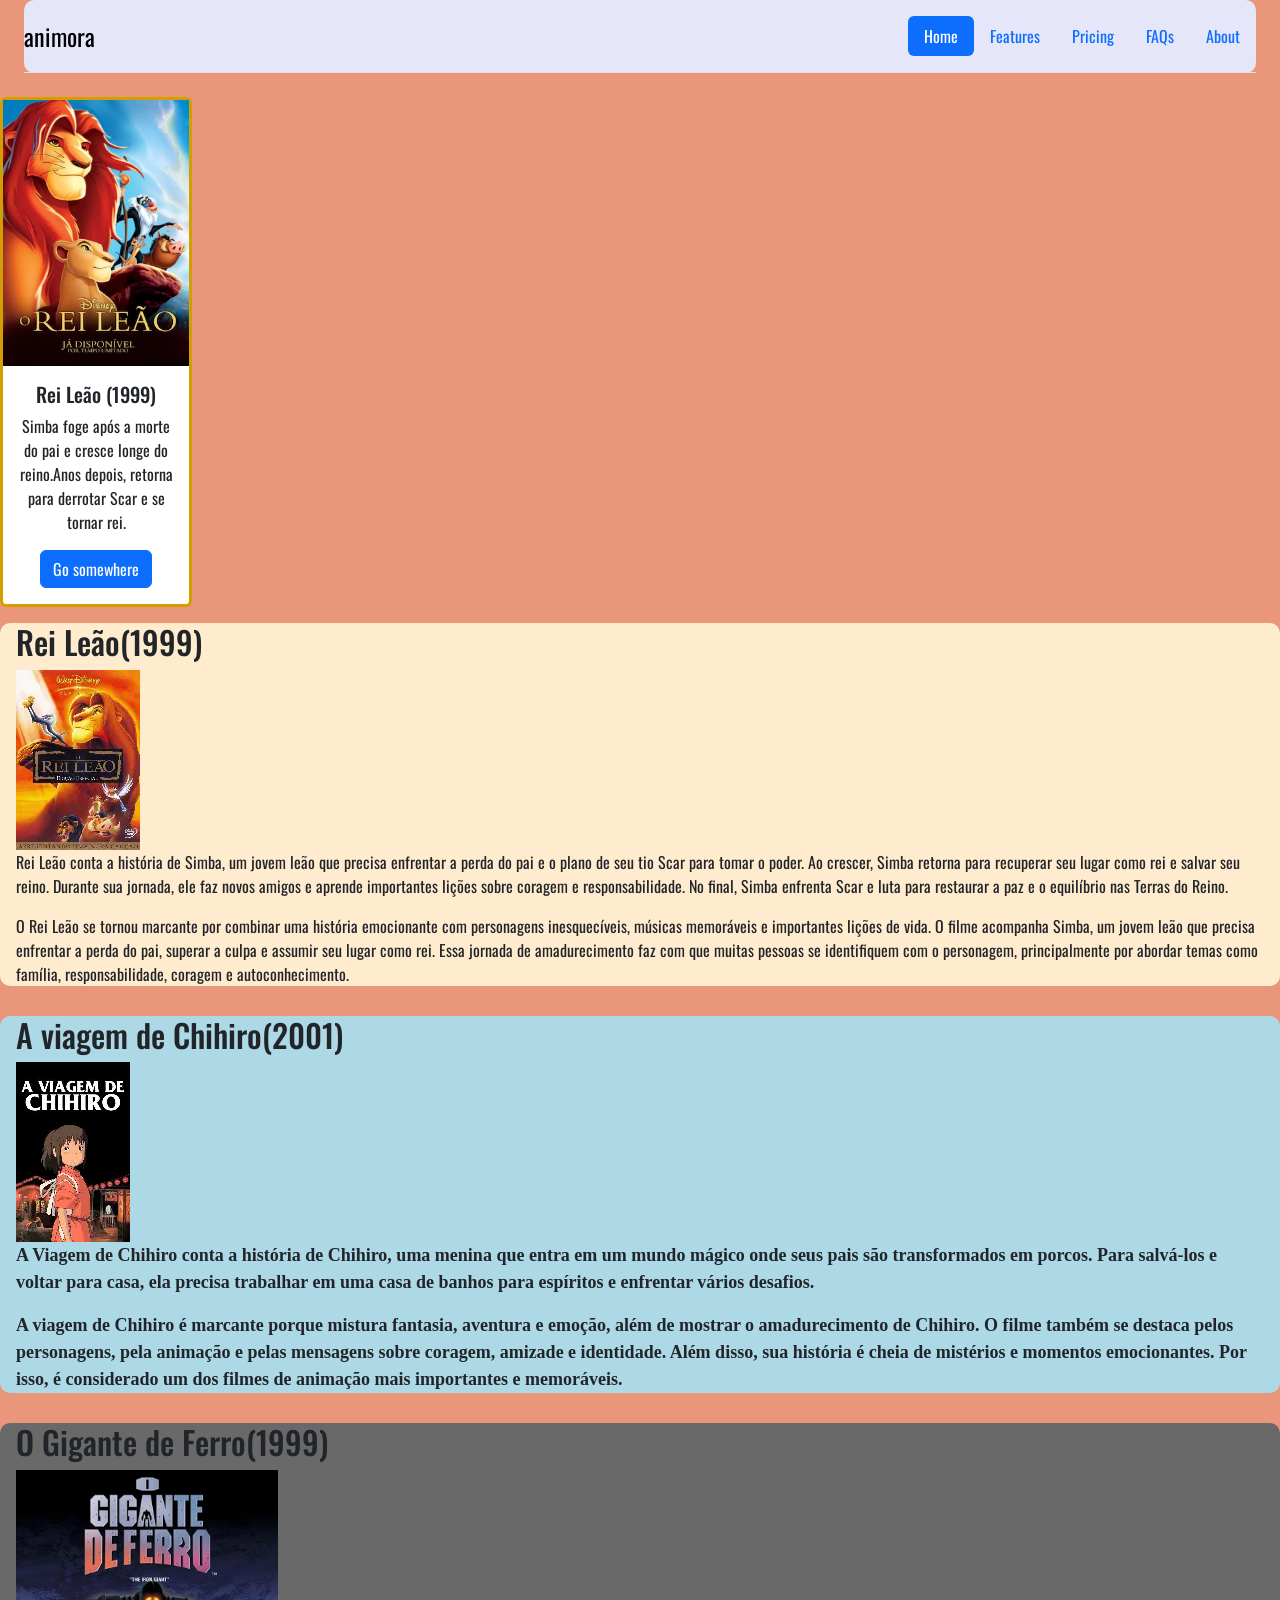
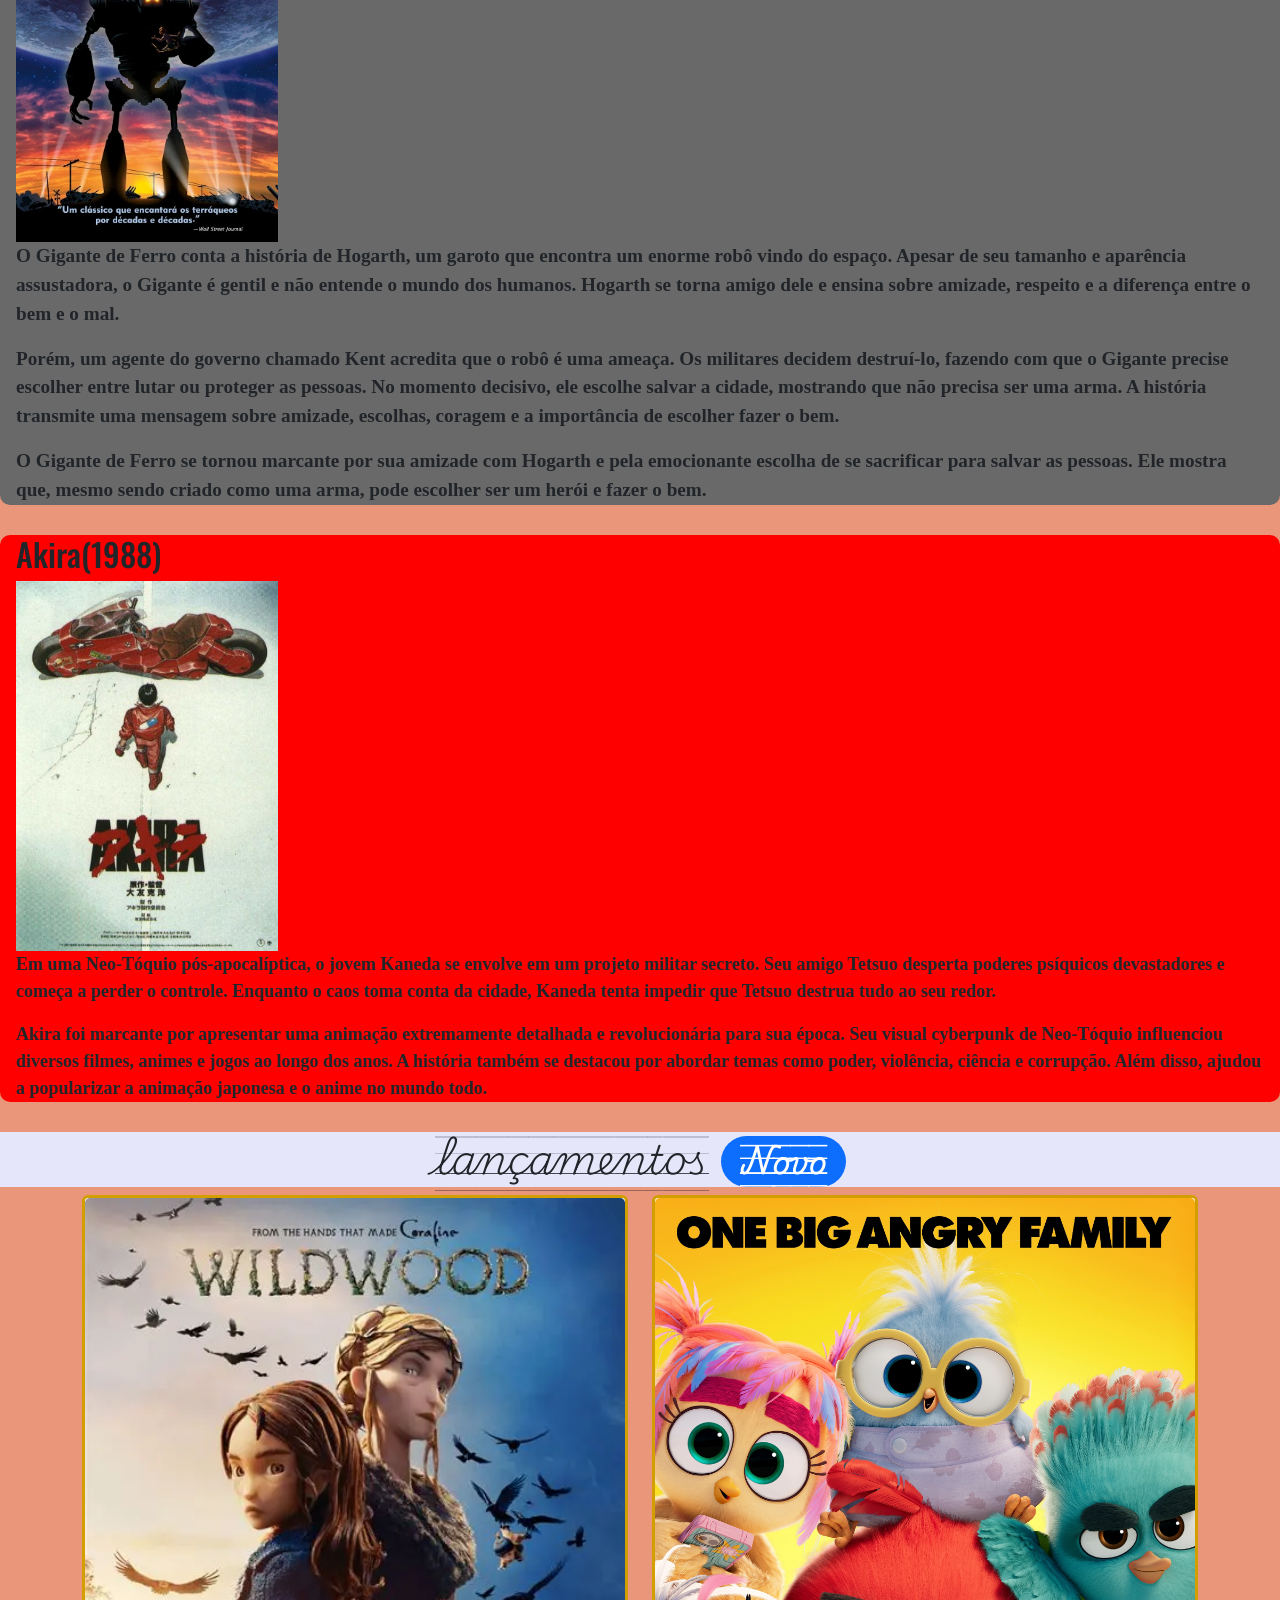
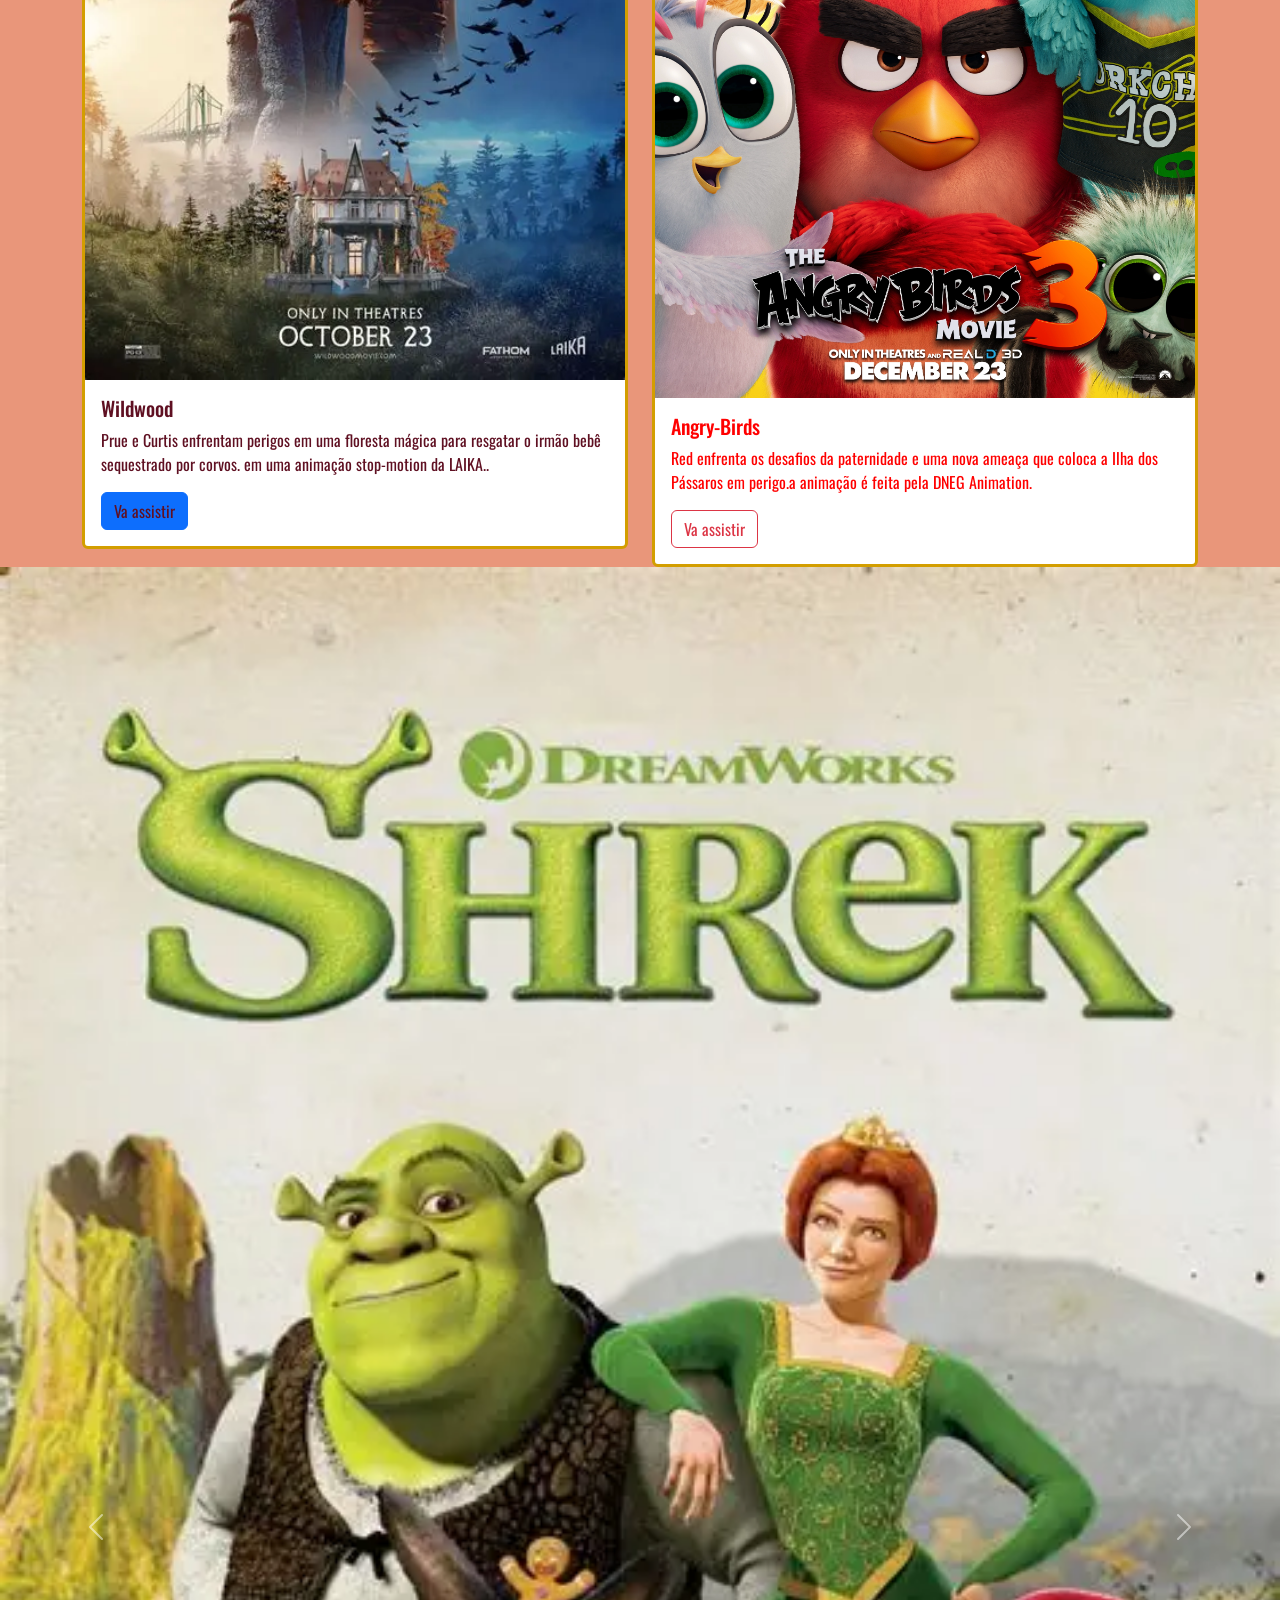
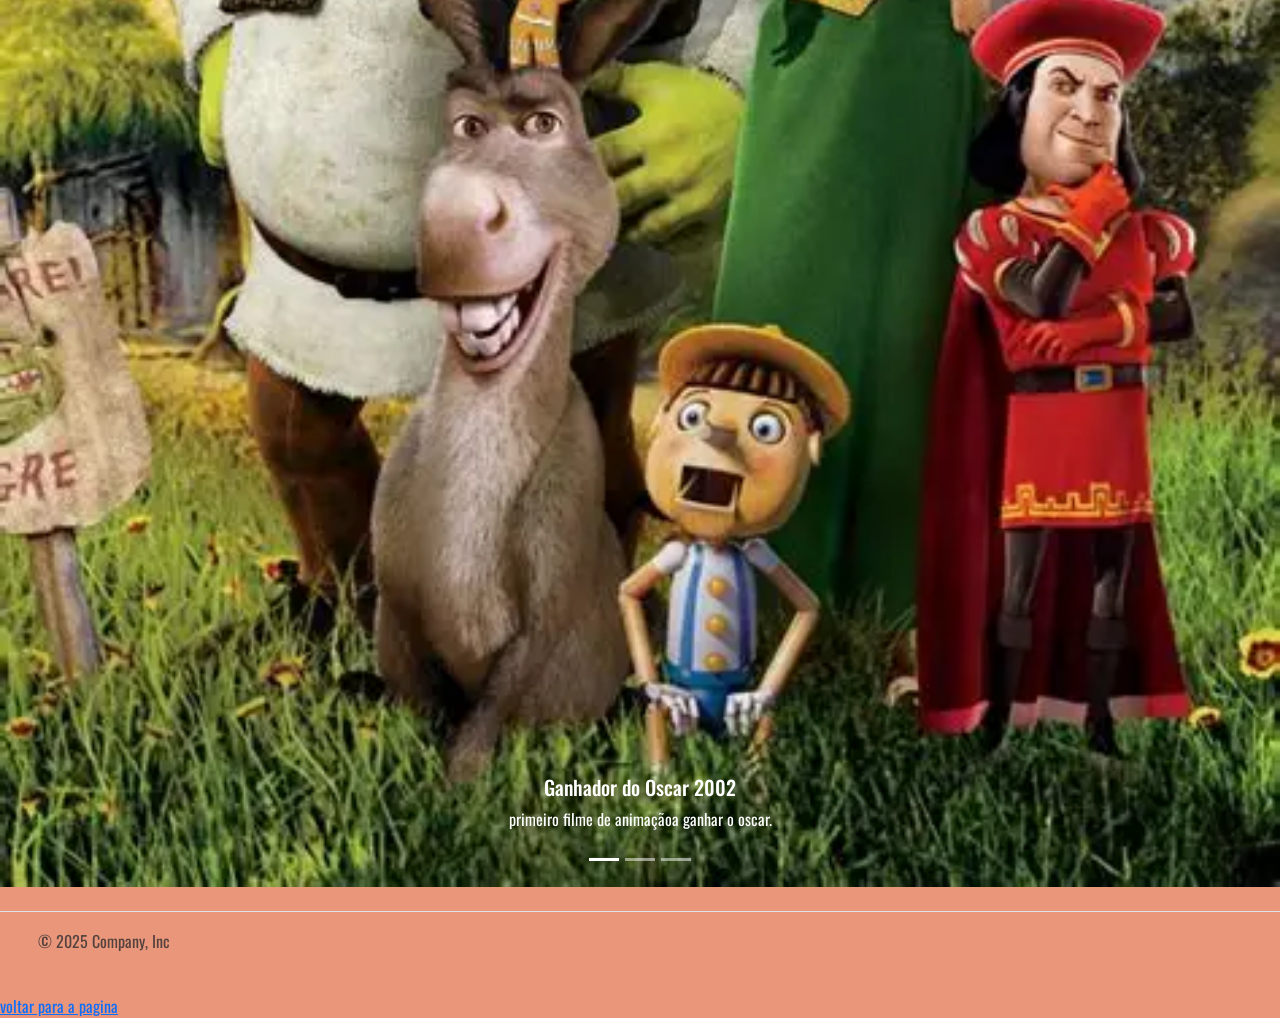
==== commit 651e0b71: "Add files via upload bootstrap" ====
--- a/index.html
+++ b/index.html
@@ -4,42 +4,46 @@
     <meta charset="UTF-8">
     <meta name="viewport" content="width=device-width, initial-scale=1.0">
     <title>Animora</title>
+    <link href="https://cdn.jsdelivr.net/npm/bootstrap@5.3.8/dist/css/bootstrap.min.css" rel="stylesheet" integrity="sha384-sRIl4kxILFvY47J16cr9ZwB07vP4J8+LH7qKQnuqkuIAvNWLzeN8tE5YBujZqJLB" crossorigin="anonymous">
     <link rel="stylesheet" href="./assets/css/style.css">
+    <link rel="stylesheet" href="./assets/css/custom.css">
+    
 </head>
 <body>
-    <a href="./formulario.html">formulario</a>
-    
-    <h1>  animora </h1>
-     
-    <section id="branco">
-        <h2>pagina sobre animações e suas historias</h2>
-    </section>
-
-    <section id="branco">
-        <p class="sub">
-            As animações são uma 
-            forma de dar vida e movimento
-            desenhos.Elas podem ser ultilizadas
-            para criar transições,mudanças de posição
-            e efeitos visuas.
-        </p>
-    </section>
-    
-    <section id="branco">
-        <p class="sub">
-            Existem varios tipos de 
-            animação entre eles 2d,3d,tradicional,
-            stop motion e tambem a por computador.
-        </p>
-    </section>
-
-    <section id="branco">
-        <p class="sub">  Esses filmes são produzidos 
-            por varios estudios entre eles walt disney,
-            sony pictures animation,waner bros animation,
-            pixar animation studios e etc.
-        </p>
-    </section>
+
+<div class="containernavbar"> 
+   <header class="d-flex flex-wrap justify-content-center py-3 mb-4 border-bottom"> 
+    <a href="/" class="d-flex align-items-center mb-3 mb-md-0 me-md-auto link-body-emphasis text-decoration-none"> 
+        <span class="fs-4 me-4">animora</span></a> 
+        <ul class="nav nav-pills"> 
+            <li class="nav-item"><a href="#" class="nav-link active" aria-current="page">Home</a></li>
+            <li class="nav-item"><a href="#" class="nav-link">Features</a></li> 
+            <li class="nav-item"><a href="#" class="nav-link">Pricing</a></li>
+            <li class="nav-item"><a href="#" class="nav-link">FAQs</a></li>
+            <li class="nav-item"><a href="#" class="nav-link">About</a></li>
+        </ul>
+   </header>
+</div>
+
+<div class="row">
+<div class="col">
+<div class="card text-center mb-3" style="width: 12rem;">
+ <img src="assets/img/reileao2.webp" alt="">
+  <div class="card-body">
+    <h5 class="card-title">Rei Leão (1999)</h5>
+    <p class="card-text">Simba foge após a morte do pai e cresce longe do reino.Anos depois, retorna para derrotar Scar e se tornar rei.</p>
+    <a href="#" class="btn btn-primary">Go somewhere</a>
+  </div>
+</div>
+
+
+
+
+
+
+
+
+
 
     <section id="reileao">
         <h2>Rei Leão(1999)</h2>
@@ -84,7 +88,7 @@
 
      <h2>O Gigante de Ferro(1999)</h2>
      
-   <img src="assets/img/gigante2.webp" alt="">
+   <img src="assets/img/gigante2.webp" alt="" class="img">
 
 
 <p class="sub3">
@@ -111,7 +115,7 @@
 
 <h2>Akira(1988)</h2>
 
-<img src="./assets/img/akira.webp" alt="" >
+<img src="./assets/img/akira.webp" alt="" class="img">
 
 <p class="sub4">
         Em uma Neo-Tóquio pós-apocalíptica, o jovem Kaneda se envolve em um projeto militar secreto.
@@ -125,10 +129,96 @@
         A história também se destacou por abordar temas como poder, violência, ciência e corrupção.
         Além disso, ajudou a popularizar a animação japonesa e o anime no mundo todo.
 </p>
-
-
 </section>
 
+<h1>lançamentos <span  class="badge rounded-pill text-bg-primary">Novo</span></h1>
+
+<div class="container">
+    <div class="row">
+        <div class="col">
+            <div class="card" >
+              <img src="assets/img/wildwood.webp" class="card-img-top" alt="">
+                <div class="card-body"> 
+                    <h5 class="card-title texto-marrom">Wildwood</h5>
+                    <p class="card-text texto-marrom">Prue e Curtis enfrentam perigos em uma floresta mágica para resgatar o irmão bebê sequestrado por corvos. em uma animação stop-motion da LAIKA..</p>
+                    <a href="#" class="btn btn-primary texto-marrom">Va assistir</a>  
+                </div>
+            </div> 
+        </div>
+
+        <div class="col">
+            <div class="card">
+               <img src="assets/img/angry.webp" class="card-img-top" alt="">
+                <div class="card-body">
+                    <h5 class="card-title texto-vermelho">Angry-Birds</h5>
+                    <p class="card-text texto-vermelho">Red enfrenta os desafios da paternidade e uma nova ameaça que coloca a Ilha dos Pássaros em perigo.a animação é feita pela DNEG Animation.</p>
+                    <button type="button" class="btn btn-outline-danger">Va assistir</button>
+                </div>
+            </div>
+        </div>
+    </div>
+</div>
+
+
+<div id="carousel-ganhadores" class="carousel slide" data-bs-ride="carousel">
+  <div class="carousel-indicators">
+    <button type="button" data-bs-target="#carousel-ganhadores" data-bs-slide-to="0" class="active" aria-current="true" aria-label="Slide 1"></button>
+    <button type="button" data-bs-target="#carousel-ganhadores" data-bs-slide-to="1" aria-label="Slide 2"></button>
+    <button type="button" data-bs-target="#carousel-ganhadores" data-bs-slide-to="2" aria-label="Slide 3"></button>
+  </div>
+  <div class="carousel-inner">
+    <div class="carousel-item active">
+      <img src="assets/img/shrek2.webp" class="d-block w-100" alt="Shrek">
+      <div class="carousel-caption  d-block">
+        <h5 class="texto-branco">Ganhador do Oscar 2002</h5>
+        <p class="texto-branco">primeiro filme de animaçãoa ganhar o oscar.</p>
+      </div>
+    </div>
+    <div class="carousel-item">
+      <img src="assets/img/flow2.webp" class="d-block w-100" alt="...">
+      <div class="carousel-caption d-none d-md-block">
+        <h5 class="texto-branco">Ganhador do Oscar 2025</h5>
+        <p class="texto-branco">o filme foi feito usando o software gratuito blender.</p>
+      </div>
+    </div>
+    <div class="carousel-item">
+      <img src="assets/img/pinoquio2.webp" class="d-block w-100" alt="...">
+      <div class="carousel-caption d-none d-md-block">
+        <h5 class="texto-branco">Ganhador do Oscar 2023</h5>
+        <p class="texto-branco">foi o primeiro filme em stop-motion a vencer nessa categoria desde 2006.</p>
+      </div>
+    </div>
+  </div>
+  <button class="carousel-control-prev" type="button" data-bs-target="#carousel-ganhadores" data-bs-slide="prev">
+    <span class="carousel-control-prev-icon" aria-hidden="true"></span>
+    <span class="visually-hidden">voltar</span>
+  </button>
+  <button class="carousel-control-next" type="button" data-bs-target="#carousel-ganhadores" data-bs-slide="next">
+    <span class="carousel-control-next-icon" aria-hidden="true"></span>
+    <span class="visually-hidden">proximo</span>
+  </button>
+</div>
+
+
+
+
+
+<footer class="d-flex flex-wrap justify-content-between align-items-center py-3 my-4 border-top">
+    <div class="col-md-4 d-flex align-items-center">
+        <a href="/" class="mb-3 me-2 mb-md-0 text-body-secondary text-decoration-none lh-1" aria-label="Bootstrap">
+         <svg class="bi" width="30" height="24" aria-hidden="true"><use xlink:href="#bootstrap"></use></svg></a>
+           <span class="mb-3 mb-md-0 text-body-secondary">© 2025 Company, Inc</span> </div> 
+             <ul class="nav col-md-4 justify-content-end list-unstyled d-flex">
+              <li class="ms-3"><a class="text-body-secondary" href="#" aria-label="Instagram"><svg class="bi" width="24" height="24" aria-hidden="true"><use xlink:href="#instagram"></use></svg></a></li>
+              <li class="ms-3"><a class="text-body-secondary" href="#" aria-label="Facebook"><svg class="bi" width="24" height="24"><use xlink:href="#facebook">
+           </use></svg> </a></li> </ul> </footer>
+
+
+
+
+
+
+
 
 
 
@@ -136,5 +226,6 @@
 
 
 <a class="voltar" href="#top">voltar para a pagina</a>
+<script src="https://cdn.jsdelivr.net/npm/bootstrap@5.3.8/dist/js/bootstrap.bundle.min.js" integrity="sha384-FKyoEForCGlyvwx9Hj09JcYn3nv7wiPVlz7YYwJrWVcXK/BmnVDxM+D2scQbITxI" crossorigin="anonymous"></script>    
 </body>
 </html>
--- a/assets/css/style.css
+++ b/assets/css/style.css
@@ -5,26 +5,18 @@
     background-color: darksalmon;
 }
 
+h1 {
+        text-align: center;
+        font-family:"Playwrite DE LA Guides" ;
 
-
-
-
-
-
-
-
-h1 {
-    text-align: center;
-    font-family:"Playwrite DE LA Guides" ;
-
-    background-color: lavender;
+        background-color: lavender;
 }
 
 
 .sub{
-    font-weight: bold;
-    font-size: large; 
-    padding-left: 12px;
+        font-weight: bold;
+        font-size: large; 
+        padding-left: 12px;
 } 
 
 
@@ -36,12 +28,12 @@
 
 
 #reileao {
-    background-color: blanchedalmond;
+        background-color: blanchedalmond;
 
-    padding-left: 16px;
-    padding-right: 16px;
+        padding-left: 16px;
+        padding-right: 16px;
 
-    border-radius: 10px;
+        border-radius: 10px;
 }
 
 
@@ -58,20 +50,20 @@
 
 
 #gigante{
-    background-color: dimgrey;
+        background-color: dimgrey;
 
-    padding-left: 16px;
-    padding-right: 16px;
+        padding-left: 16px;
+        padding-right: 16px;
 
-    border-radius: 10px;
+        border-radius: 10px;
 }
 
 
 
 .sub3{ 
-    font-family: "Black Ops One";
-    font-size: larger ;
-    font-weight: bolder ;
+        font-family: "Black Ops One";
+        font-size: larger ;
+        font-weight: bolder ;
 }
 
 
@@ -98,8 +90,8 @@
       border-radius: 10px;
 }
 
-img {
-     max-width: 20%;
+.img {
+     max-width: 21%;
      height: auto;
 }
 
@@ -109,8 +101,10 @@
  
 }
 
-@media (max-width: 768px) {
-    
+@media (max-width: 700px) {
+       body{
+        background-color: rgb(150, 167, 116);
+       }
 }
   
 
--- a/assets/css/custom.css
+++ b/assets/css/custom.css
@@ -0,0 +1,28 @@
+.card{
+     border-color: #d39e00;
+     --bs-card-bg: #ffffff;
+
+     border-width: 3px;
+
+}
+
+.texto-marrom {
+  color: #5f1022;
+}
+
+.texto-vermelho{
+  color: red;
+}
+
+.texto-branco{
+     color: #ffffff;
+}
+
+.containernavbar{
+  background-color: lavender;
+
+  margin-left: 24px;
+  margin-right: 24px;
+
+  border-radius: 10px;
+}
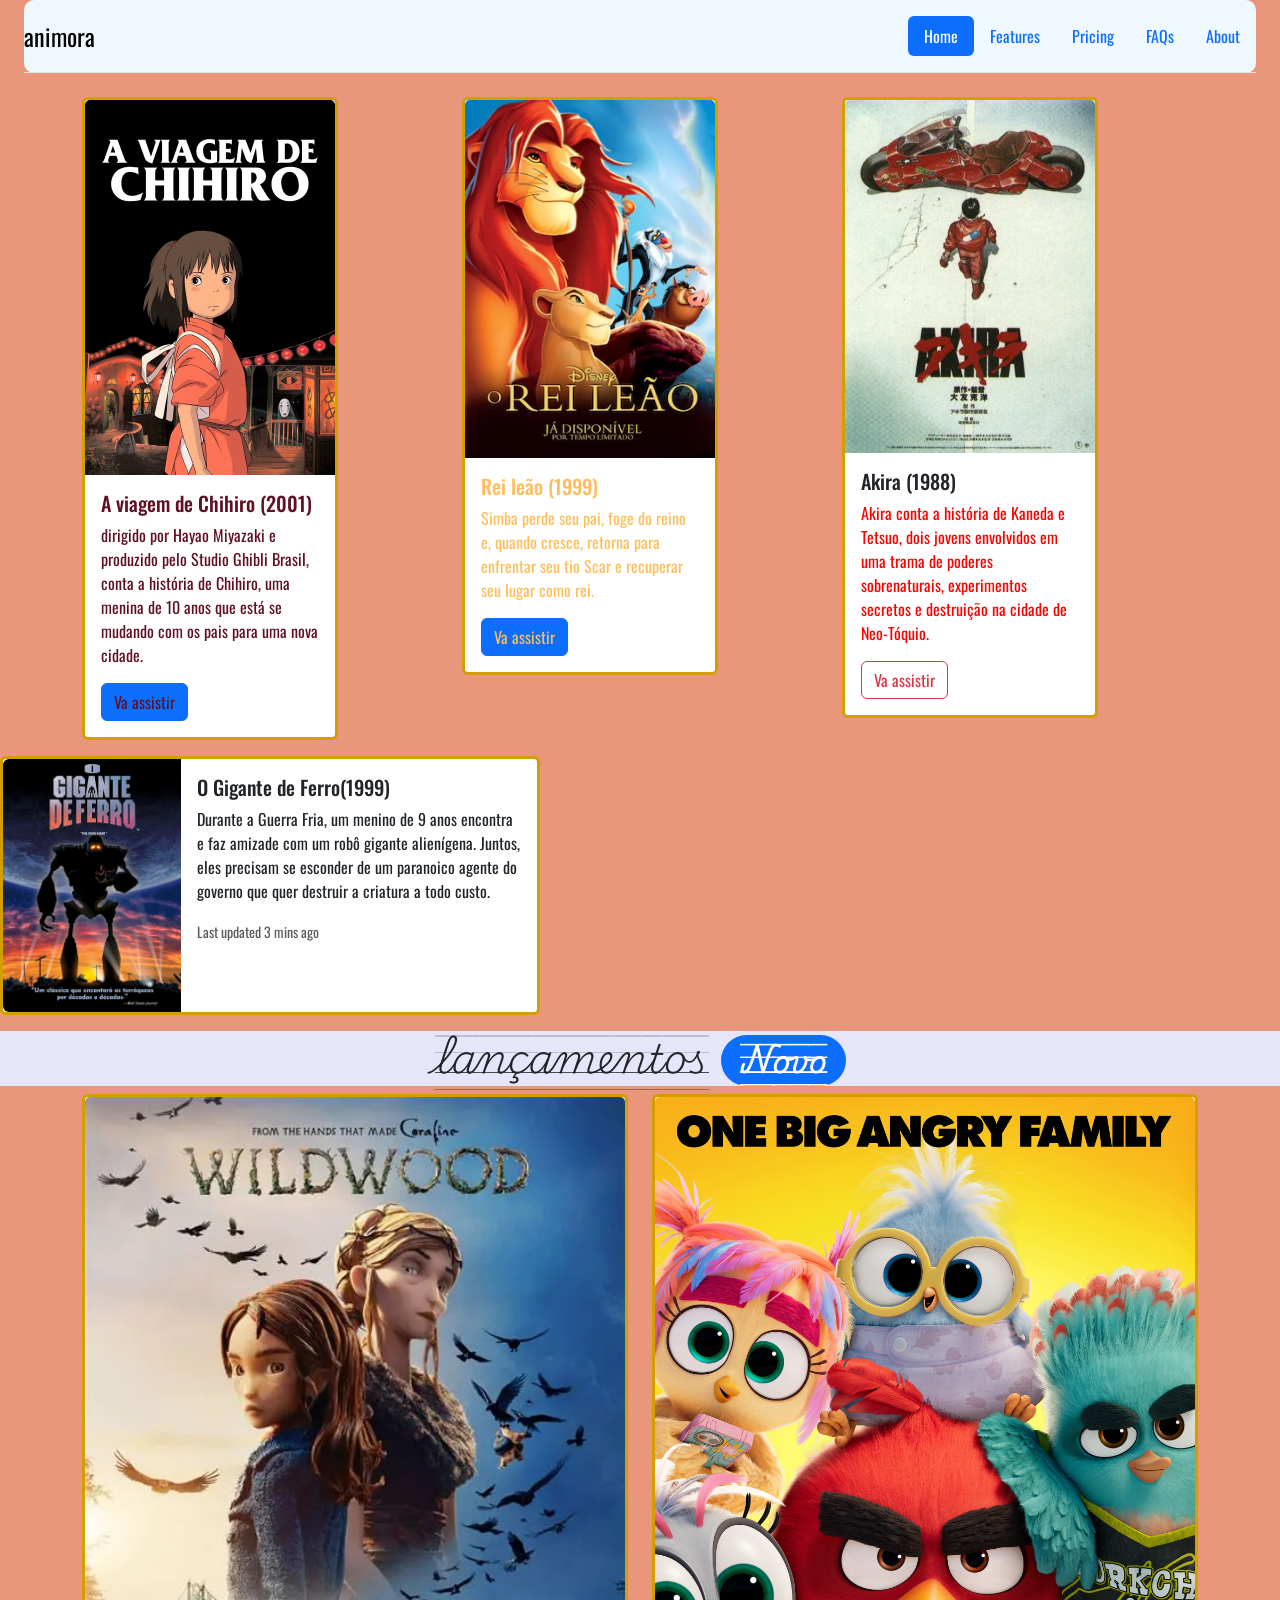
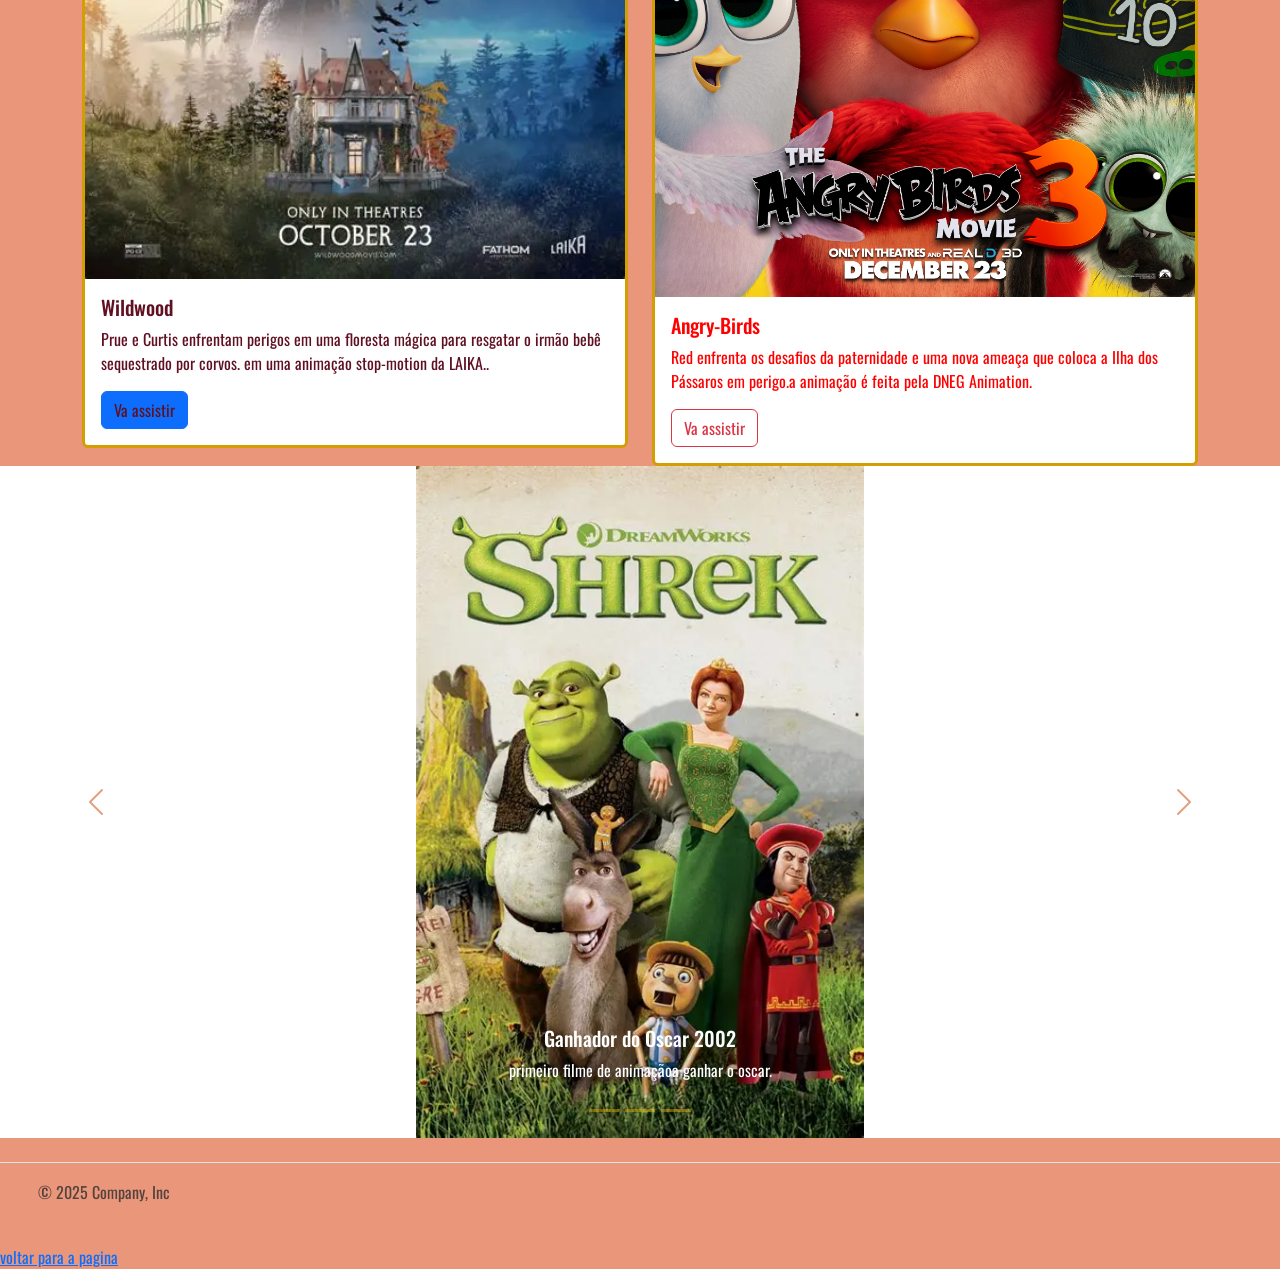
==== commit 8dcdb560: "Add files via upload carrousel detalhes" ====
--- a/index.html
+++ b/index.html
@@ -25,111 +25,60 @@
    </header>
 </div>
 
-<div class="row">
-<div class="col">
-<div class="card text-center mb-3" style="width: 12rem;">
- <img src="assets/img/reileao2.webp" alt="">
-  <div class="card-body">
-    <h5 class="card-title">Rei Leão (1999)</h5>
-    <p class="card-text">Simba foge após a morte do pai e cresce longe do reino.Anos depois, retorna para derrotar Scar e se tornar rei.</p>
-    <a href="#" class="btn btn-primary">Go somewhere</a>
+<div class="container">
+    <div class="row">
+        <div class="col">
+            <div class="card mb-3" style="width: 16rem;">
+              <img src="assets/img/viagem.webp" class="card-img-top" alt="">
+                <div class="card-body"> 
+                    <h5 class="card-title texto-marrom">A viagem de Chihiro (2001)</h5>
+                    <p class="card-text texto-marrom">dirigido por Hayao Miyazaki e produzido pelo Studio Ghibli Brasil, conta a história de Chihiro, uma menina de 10 anos que está se mudando com os pais para uma nova cidade.</p>
+                    <a href="#" class="btn btn-primary texto-marrom">Va assistir</a>  
+                </div>
+            </div> 
+        </div>
+
+        <div class="col">
+            <div class="card mb-3" style="width: 16rem;">
+               <img src="assets/img/reileao2.webp" class="card-img-top" alt="">
+                <div class="card-body">
+                    <h5 class="card-title texto-amarelo">Rei leão (1999)</h5>
+                    <p class="card-text texto-amarelo">Simba perde seu pai, foge do reino e, quando cresce, retorna para enfrentar seu tio Scar e recuperar seu lugar como rei.</p>
+                    <button type="button" class="btn btn-primary texto-amarelo">Va assistir</button>
+                </div>
+            </div>
+        </div>
+         
+        <div class="col">
+          <div class="card mb-3" style="width:16rem;">
+            <img src="assets/img/akira.webp" class="card-img-top" alt="">
+            <div class="card-body">
+              <h5 class="card-title">Akira (1988)</h5>
+              <p class="card-text texto-vermelho">Akira conta a história de Kaneda e Tetsuo, dois jovens envolvidos em uma trama de poderes sobrenaturais, experimentos secretos e destruição na cidade de Neo-Tóquio.</p>
+              <button type="button" class="btn btn-outline-danger">Va assistir</button>
+            </div>
+          </div>
+        </div>
+    </div>
+</div>
+
+<div class="card mb-3" style="max-width: 540px;">
+  <div class="row g-0">
+    <div class="col-md-4">
+      <img src="assets/img/gigante2.webp" class="img-fluid rounded-start" alt="...">
+    </div>
+    <div class="col-md-8">
+      <div class="card-body">
+        <h5 class="card-title"> O Gigante de Ferro(1999)</h5>
+        <p class="card-text">Durante a Guerra Fria, um menino de 9 anos encontra e faz amizade com um robô gigante alienígena. Juntos, eles precisam se esconder de um paranoico agente do governo que quer destruir a criatura a todo custo.</p>
+        <p class="card-text"><small class="text-body-secondary">Last updated 3 mins ago</small></p>
+      </div>
+    </div>
   </div>
 </div>
 
 
-
-
-
-
-
-
-
-
-    <section id="reileao">
-        <h2>Rei Leão(1999)</h2>
-
-        <img src="./assets/img/reileao.webp" alt="">
-            
-        <p>
-            Rei Leão conta a história de Simba, um jovem leão que precisa enfrentar a perda do pai e o plano de seu tio Scar para tomar o poder. Ao crescer, Simba retorna para recuperar seu lugar como rei e salvar seu reino.
-            Durante sua jornada, ele faz novos amigos e aprende importantes lições sobre coragem e responsabilidade.
-            No final, Simba enfrenta Scar e luta para restaurar a paz e o equilíbrio nas Terras do Reino.
-        </p>
-    
-        <p>
-            O Rei Leão se tornou marcante por combinar uma história emocionante com personagens inesquecíveis, músicas memoráveis e importantes lições de vida.
-            O filme acompanha Simba, um jovem leão que precisa enfrentar a perda do pai, superar a culpa e assumir seu lugar como rei.
-            Essa jornada de amadurecimento faz com que muitas pessoas se identifiquem com o personagem, principalmente por abordar temas como família, responsabilidade, coragem e autoconhecimento.
-        </p>
-    </section>
-    
-     <section id="viagem">
-
-    <h2>A viagem de Chihiro(2001)</h2>
-   
-    <img src="./assets/img/viagem de chihiro.webp" alt="">
-    
-            <p class="sub2">
-            A Viagem de Chihiro conta a história de Chihiro, uma menina que entra em um mundo mágico onde seus pais são transformados em porcos.
-            Para salvá-los e voltar para casa, ela precisa trabalhar em uma casa de banhos para espíritos e enfrentar vários desafios.
-
-            </p>
-
-            <p class="sub2"> 
-            A viagem de Chihiro é marcante porque mistura fantasia, aventura e emoção, além de mostrar o amadurecimento de Chihiro. O filme também se destaca pelos personagens, pela animação e pelas mensagens sobre coragem, amizade e identidade.
-            Além disso, sua história é cheia de mistérios e momentos emocionantes.
-            Por isso, é considerado um dos filmes de animação mais importantes e memoráveis.
-
-        </p>
-        
-   </section>  
-
-    <section id="gigante">
-
-     <h2>O Gigante de Ferro(1999)</h2>
-     
-   <img src="assets/img/gigante2.webp" alt="" class="img">
-
-
-<p class="sub3">
-        O Gigante de Ferro conta a história de Hogarth, um garoto que encontra um enorme robô vindo do espaço.
-        Apesar de seu tamanho e aparência assustadora, o Gigante é gentil e não entende o mundo dos humanos.
-        Hogarth se torna amigo dele e ensina sobre amizade, respeito e a diferença entre o bem e o mal.
-</p>
- 
-<p class="sub3">
-        Porém, um agente do governo chamado Kent acredita que o robô é uma ameaça.
-        Os militares decidem destruí-lo, fazendo com que o Gigante precise escolher entre lutar ou proteger as pessoas.
-        No momento decisivo, ele escolhe salvar a cidade, mostrando que não precisa ser uma arma.
-        A história transmite uma mensagem sobre amizade, escolhas, coragem e a importância de escolher fazer o bem.
-</p>
-
-
-<p class="sub3">
-        O Gigante de Ferro se tornou marcante por sua amizade com Hogarth e pela emocionante escolha de se sacrificar para salvar as pessoas.
-        Ele mostra que, mesmo sendo criado como uma arma, pode escolher ser um herói e fazer o bem.
-</p>
- </section>
-    
-<section id="akira">
-
-<h2>Akira(1988)</h2>
-
-<img src="./assets/img/akira.webp" alt="" class="img">
-
-<p class="sub4">
-        Em uma Neo-Tóquio pós-apocalíptica, o jovem Kaneda se envolve em um projeto militar secreto.
-        Seu amigo Tetsuo desperta poderes psíquicos devastadores e começa a perder o controle.
-        Enquanto o caos toma conta da cidade, Kaneda tenta impedir que Tetsuo destrua tudo ao seu redor.
-</p>
-
-<p class="sub4">
-        Akira foi marcante por apresentar uma animação extremamente detalhada e revolucionária para sua época.
-        Seu visual cyberpunk de Neo-Tóquio influenciou diversos filmes, animes e jogos ao longo dos anos.
-        A história também se destacou por abordar temas como poder, violência, ciência e corrupção.
-        Além disso, ajudou a popularizar a animação japonesa e o anime no mundo todo.
-</p>
-</section>
+  
 
 <h1>lançamentos <span  class="badge rounded-pill text-bg-primary">Novo</span></h1>
 
--- a/assets/css/custom.css
+++ b/assets/css/custom.css
@@ -10,19 +10,50 @@
   color: #5f1022;
 }
 
-.texto-vermelho{
-  color: red;
+.texto-amarelo{
+  color:  rgb(255, 190, 91);;
 }
 
 .texto-branco{
      color: #ffffff;
 }
 
+.texto-vermelho{
+   color: rgb(255, 0, 0);
+}
+
 .containernavbar{
-  background-color: lavender;
+  background-color:aliceblue;
 
   margin-left: 24px;
   margin-right: 24px;
+  border-radius: 10px;}
 
-  border-radius: 10px;
+.carousel-item img {
+  background-color: #ffffff;
+
+    height: 35%;
+    width: auto; 
+    max-width: 35%;
+
+    margin: 0 auto; 
+  
+}
+.carousel-item {
+    border-color: #d39e00;
+     border-width: 3px;
+     
+    background-color: #ffffff
+}
+
+.carousel-indicators [data-bs-target] {
+    background-color: #ffc107; 
+
+    opacity: 0.4; 
+}
+
+.carousel-control-prev-icon,
+.carousel-control-next-icon {
+    --bs-carousel-control-color: #ffc107;
+    filter: invert(73%) sepia(58%) saturate(1900%) hue-rotate(354deg) brightness(104%) contrast(104%);
 }
